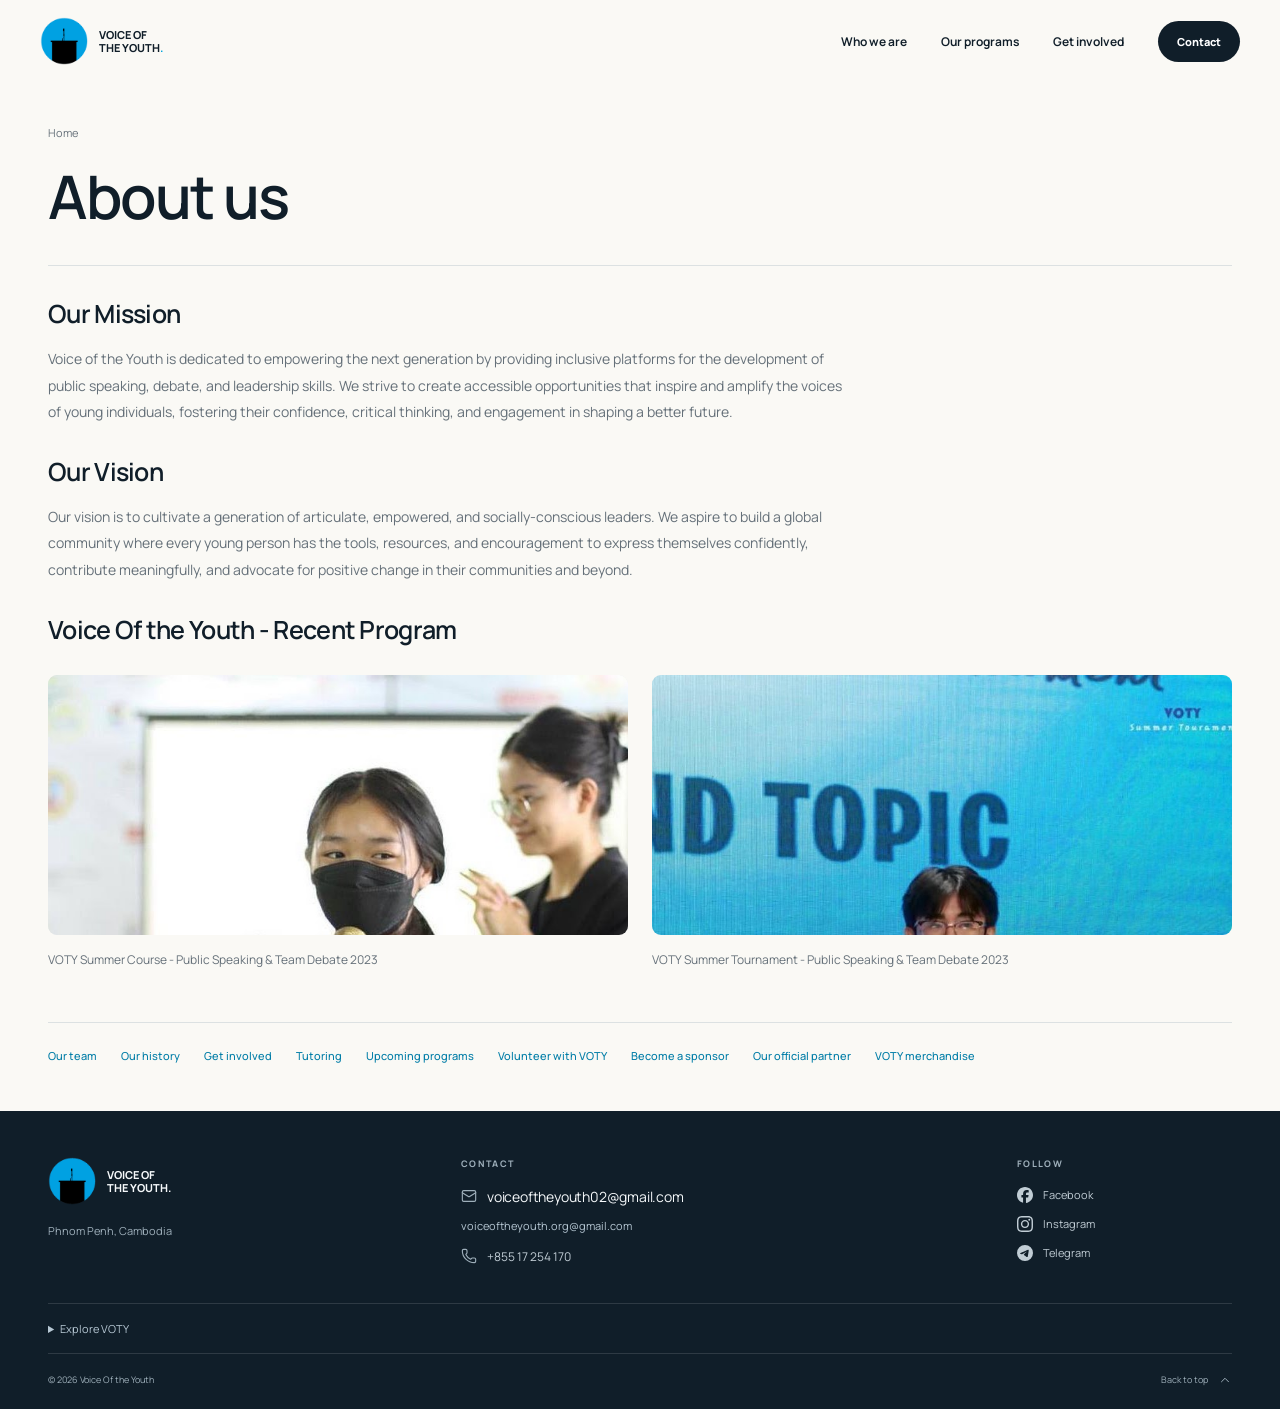
==== about.html @ fa58f5a1 "Rebuild original Google Sites sections as local static pages" ====
<!DOCTYPE html>

<html lang="en"><head><meta charset="utf-8"/><meta content="width=device-width,initial-scale=1" name="viewport"/><meta content="#00a5dc" name="theme-color"/><link href="assets/logo.png" rel="icon"/><link href="styles.css" rel="stylesheet"/><script defer="" src="script.js"></script><title>About us — Voice Of the Youth</title></head><body class="page-about"><a class="skip" href="#main">Skip to content</a><header class="header"><a aria-label="Voice Of the Youth home" class="brand" href="index.html#"><img alt="" height="48" src="assets/logo.png" width="48"/><span>VOICE OF<br/>THE YOUTH<span class="brand-dot">.</span></span></a><button aria-controls="navigation" aria-expanded="false" class="menu-toggle">Menu <svg aria-hidden="true" class="icon ui-icon" fill="none" focusable="false" height="18" stroke="currentColor" stroke-linecap="round" stroke-linejoin="round" stroke-width="2" viewbox="0 0 24 24" width="18" xmlns="http://www.w3.org/2000/svg">
<path d="M4 5h16"></path>
<path d="M4 12h16"></path>
<path d="M4 19h16"></path>
</svg></button><nav aria-label="Main navigation" id="navigation"><a href="about.html">Who we are</a><a href="index.html#programs">Our programs</a><a href="index.html#involved">Get involved</a><a class="button button-small" href="index.html#contact">Contact</a></nav></header><main class="subpage wrap" id="main"><div class="page-heading"><a class="breadcrumb" href="index.html">Home</a><h1>About us</h1></div><section class="content-section"><h2>Our Mission</h2><p>Voice of the Youth is dedicated to empowering the next generation by providing inclusive platforms for the development of public speaking, debate, and leadership skills. We strive to create accessible opportunities that inspire and amplify the voices of young individuals, fostering their confidence, critical thinking, and engagement in shaping a better future.</p></section><section class="content-section"><h2>Our Vision</h2><p>Our vision is to cultivate a generation of articulate, empowered, and socially-conscious leaders. We aspire to build a global community where every young person has the tools, resources, and encouragement to express themselves confidently, contribute meaningfully, and advocate for positive change in their communities and beyond.</p></section><section class="content-section"><h2>Voice Of the Youth - Recent Program </h2></section><section class="content-section source-gallery"><article class="source-gallery-card"><img alt="" class="source-photo" loading="lazy" src="assets/original/about-us-0.jpg"/><p>VOTY Summer Course - Public Speaking &amp; Team Debate 2023</p></article><article class="source-gallery-card"><img alt="" class="source-photo" loading="lazy" src="assets/original/about-us-1.jpg"/><p>VOTY Summer Tournament - Public Speaking &amp; Team Debate 2023</p></article></section><nav aria-label="Explore VOTY" class="page-directory"><a href="team.html">Our team</a><a href="history.html">Our history</a><a href="get-involved.html">Get involved</a><a href="tutoring.html">Tutoring</a><a href="upcoming-programs.html">Upcoming programs</a><a href="volunteer.html">Volunteer with VOTY</a><a href="sponsor.html">Become a sponsor</a><a href="partner.html">Our official partner</a><a href="merchandise.html">VOTY merchandise</a></nav></main><footer id="contact"><div class="wrap footer-main"><div class="footer-identity"><a class="brand" href="index.html#"><img alt="" height="48" src="assets/logo.png" width="48"/><span>VOICE OF<br/>THE YOUTH.</span></a><p>Phnom Penh, Cambodia</p></div><div class="footer-contact"><span class="section-label">CONTACT</span><a class="footer-email" href="mailto:voiceoftheyouth02@gmail.com"><svg aria-hidden="true" class="icon ui-icon" fill="none" focusable="false" height="18" stroke="currentColor" stroke-linecap="round" stroke-linejoin="round" stroke-width="2" viewbox="0 0 24 24" width="18" xmlns="http://www.w3.org/2000/svg">
<path d="m22 7-8.991 5.727a2 2 0 0 1-2.009 0L2 7"></path>
<rect height="16" rx="2" width="20" x="2" y="4"></rect>
</svg>voiceoftheyouth02@gmail.com </a><a class="footer-secondary-email" href="mailto:voiceoftheyouth.org@gmail.com">voiceoftheyouth.org@gmail.com</a><a class="footer-phone" href="tel:+85517254170"><svg aria-hidden="true" class="icon ui-icon" fill="none" focusable="false" height="18" stroke="currentColor" stroke-linecap="round" stroke-linejoin="round" stroke-width="2" viewbox="0 0 24 24" width="18" xmlns="http://www.w3.org/2000/svg">
<path d="M13.832 16.568a1 1 0 0 0 1.213-.303l.355-.465A2 2 0 0 1 17 15h3a2 2 0 0 1 2 2v3a2 2 0 0 1-2 2A18 18 0 0 1 2 4a2 2 0 0 1 2-2h3a2 2 0 0 1 2 2v3a2 2 0 0 1-.8 1.6l-.468.351a1 1 0 0 0-.292 1.233 14 14 0 0 0 6.392 6.384"></path>
</svg>+855 17 254 170</a></div><div class="footer-social"><span class="section-label">FOLLOW</span><a href="https://www.facebook.com/debatetournamentt" rel="noopener noreferrer" target="_blank"><svg aria-hidden="true" class="icon brand-icon" fill="currentColor" focusable="false" height="18" role="img" viewbox="0 0 24 24" width="18" xmlns="http://www.w3.org/2000/svg"><path d="M9.101 23.691v-7.98H6.627v-3.667h2.474v-1.58c0-4.085 1.848-5.978 5.858-5.978.401 0 .955.042 1.468.103a8.68 8.68 0 0 1 1.141.195v3.325a8.623 8.623 0 0 0-.653-.036 26.805 26.805 0 0 0-.733-.009c-.707 0-1.259.096-1.675.309a1.686 1.686 0 0 0-.679.622c-.258.42-.374.995-.374 1.752v1.297h3.919l-.386 2.103-.287 1.564h-3.246v8.245C19.396 23.238 24 18.179 24 12.044c0-6.627-5.373-12-12-12s-12 5.373-12 12c0 5.628 3.874 10.35 9.101 11.647Z"></path></svg>Facebook</a><a href="https://www.instagram.com/_voiceoftheyouth/" rel="noopener noreferrer" target="_blank"><svg aria-hidden="true" class="icon brand-icon" fill="currentColor" focusable="false" height="18" role="img" viewbox="0 0 24 24" width="18" xmlns="http://www.w3.org/2000/svg"><path d="M7.0301.084c-1.2768.0602-2.1487.264-2.911.5634-.7888.3075-1.4575.72-2.1228 1.3877-.6652.6677-1.075 1.3368-1.3802 2.127-.2954.7638-.4956 1.6365-.552 2.914-.0564 1.2775-.0689 1.6882-.0626 4.947.0062 3.2586.0206 3.6671.0825 4.9473.061 1.2765.264 2.1482.5635 2.9107.308.7889.72 1.4573 1.388 2.1228.6679.6655 1.3365 1.0743 2.1285 1.38.7632.295 1.6361.4961 2.9134.552 1.2773.056 1.6884.069 4.9462.0627 3.2578-.0062 3.668-.0207 4.9478-.0814 1.28-.0607 2.147-.2652 2.9098-.5633.7889-.3086 1.4578-.72 2.1228-1.3881.665-.6682 1.0745-1.3378 1.3795-2.1284.2957-.7632.4966-1.636.552-2.9124.056-1.2809.0692-1.6898.063-4.948-.0063-3.2583-.021-3.6668-.0817-4.9465-.0607-1.2797-.264-2.1487-.5633-2.9117-.3084-.7889-.72-1.4568-1.3876-2.1228C21.2982 1.33 20.628.9208 19.8378.6165 19.074.321 18.2017.1197 16.9244.0645 15.6471.0093 15.236-.005 11.977.0014 8.718.0076 8.31.0215 7.0301.0839m.1402 21.6932c-1.17-.0509-1.8053-.2453-2.2287-.408-.5606-.216-.96-.4771-1.3819-.895-.422-.4178-.6811-.8186-.9-1.378-.1644-.4234-.3624-1.058-.4171-2.228-.0595-1.2645-.072-1.6442-.079-4.848-.007-3.2037.0053-3.583.0607-4.848.05-1.169.2456-1.805.408-2.2282.216-.5613.4762-.96.895-1.3816.4188-.4217.8184-.6814 1.3783-.9003.423-.1651 1.0575-.3614 2.227-.4171 1.2655-.06 1.6447-.072 4.848-.079 3.2033-.007 3.5835.005 4.8495.0608 1.169.0508 1.8053.2445 2.228.408.5608.216.96.4754 1.3816.895.4217.4194.6816.8176.9005 1.3787.1653.4217.3617 1.056.4169 2.2263.0602 1.2655.0739 1.645.0796 4.848.0058 3.203-.0055 3.5834-.061 4.848-.051 1.17-.245 1.8055-.408 2.2294-.216.5604-.4763.96-.8954 1.3814-.419.4215-.8181.6811-1.3783.9-.4224.1649-1.0577.3617-2.2262.4174-1.2656.0595-1.6448.072-4.8493.079-3.2045.007-3.5825-.006-4.848-.0608M16.953 5.5864A1.44 1.44 0 1 0 18.39 4.144a1.44 1.44 0 0 0-1.437 1.4424M5.8385 12.012c.0067 3.4032 2.7706 6.1557 6.173 6.1493 3.4026-.0065 6.157-2.7701 6.1506-6.1733-.0065-3.4032-2.771-6.1565-6.174-6.1498-3.403.0067-6.156 2.771-6.1496 6.1738M8 12.0077a4 4 0 1 1 4.008 3.9921A3.9996 3.9996 0 0 1 8 12.0077"></path></svg>Instagram</a><a href="https://t.me/votyseason3" rel="noopener noreferrer" target="_blank"><svg aria-hidden="true" class="icon brand-icon" fill="currentColor" focusable="false" height="18" role="img" viewbox="0 0 24 24" width="18" xmlns="http://www.w3.org/2000/svg"><path d="M11.944 0A12 12 0 0 0 0 12a12 12 0 0 0 12 12 12 12 0 0 0 12-12A12 12 0 0 0 12 0a12 12 0 0 0-.056 0zm4.962 7.224c.1-.002.321.023.465.14a.506.506 0 0 1 .171.325c.016.093.036.306.02.472-.18 1.898-.962 6.502-1.36 8.627-.168.9-.499 1.201-.82 1.23-.696.065-1.225-.46-1.9-.902-1.056-.693-1.653-1.124-2.678-1.8-1.185-.78-.417-1.21.258-1.91.177-.184 3.247-2.977 3.307-3.23.007-.032.014-.15-.056-.212s-.174-.041-.249-.024c-.106.024-1.793 1.14-5.061 3.345-.48.33-.913.49-1.302.48-.428-.008-1.252-.241-1.865-.44-.752-.245-1.349-.374-1.297-.789.027-.216.325-.437.893-.663 3.498-1.524 5.83-2.529 6.998-3.014 3.332-1.386 4.025-1.627 4.476-1.635z"></path></svg>Telegram</a></div></div><details class="original-pages wrap"><summary>Explore VOTY</summary><nav aria-label="Original VOTY pages" class="original-page-links"><a href="index.html">Home</a><a href="about.html">About Us</a><a href="team.html">Our Team</a><a href="history.html">History</a><a href="get-involved.html">Get Involved</a><a href="tutoring.html">VOTY Tutoring Program</a><a href="upcoming-programs.html">Upcoming Programs</a><a href="volunteer.html">Become A Volunteer</a><a href="sponsor.html">Become A Sponsor</a><a href="partner.html">VOTY Official Partner</a><a href="merchandise.html">VOTY Merchandise</a></nav></details><div class="wrap footer-bottom"><span>© <span id="year">2026</span> Voice Of the Youth</span><a href="#">Back to top<svg aria-hidden="true" class="icon ui-icon" fill="none" focusable="false" height="18" stroke="currentColor" stroke-linecap="round" stroke-linejoin="round" stroke-width="2" viewbox="0 0 24 24" width="18" xmlns="http://www.w3.org/2000/svg">
<path d="m18 15-6-6-6 6"></path>
</svg></a></div></footer></body></html>
---- styles.css ----
@font-face{font-family:Manrope;src:url('assets/fonts/manrope.ttf') format('truetype');font-weight:200 800;font-display:swap}
:root{--blue:#00a5dc;--ink:#101e29;--paper:#faf9f5;--muted:#657079;--line:#dce1e2}*{box-sizing:border-box}html{scroll-behavior:smooth;scroll-padding-top:28px}body{margin:0;background:var(--paper);color:var(--ink);font-family:Manrope,Arial,sans-serif;-webkit-font-smoothing:antialiased}a{color:inherit;text-decoration:none}button{font:inherit;cursor:pointer}img{display:block;max-width:100%}a:focus-visible,button:focus-visible{outline:3px solid var(--blue);outline-offset:5px}.wrap{width:min(1200px,calc(100% - 96px));margin:auto}.header{padding:0 40px;min-height:82px;display:flex;align-items:center;justify-content:space-between;gap:30px}.brand{display:flex;align-items:center;gap:11px;font-size:11px;font-weight:750;line-height:1.2}.brand img{border-radius:50%;flex-shrink:0}.brand-dot{color:var(--blue)}nav{display:flex;gap:34px;align-items:center;font-size:12px;font-weight:650}nav>a:hover{color:#0084af}.button{background:var(--blue);color:var(--ink);padding:15px 20px;display:inline-flex;align-items:center;justify-content:space-between;gap:30px;font-size:11px;font-weight:800;border:0;border-radius:50px;transition:background .2s,transform .2s}.button:hover{background:#75dcff;transform:translateY(-2px)}.button span{font-size:22px;line-height:1}.button-small{padding:13px 19px;background:var(--ink);color:white}.menu-toggle{display:none}.hero{isolation:isolate;position:relative;min-height:clamp(480px,70svh,760px);margin:0 16px;background:#091f40;border-radius:12px;overflow:hidden;display:flex;align-items:center;color:white;padding:70px 5%}.hero-video{position:absolute;inset:0;z-index:0;pointer-events:none}.hero-video:after{content:'';position:absolute;inset:0;background:linear-gradient(90deg,#091f4070,transparent 85%)}.hero-video video{display:block;width:100%;height:100%;object-fit:cover;opacity:.32}.hero-message{position:relative;z-index:1}.hero-message h1{font-weight:600;font-size:clamp(56px,6vw,90px);line-height:1.04;letter-spacing:-4px;margin:0 0 30px}.hero-message h1 span{color:#29b9e9}
h2{font-size:38px;letter-spacing:-1.5px;line-height:1.2;font-weight:600;margin:0}.section-label{display:block;font-size:10px;letter-spacing:1.5px;font-weight:750}.about{display:flex;align-items:center;gap:55px;padding:35px 0;border-bottom:1px solid var(--line)}.about .section-label{flex-shrink:0;color:#00779f}.about p{margin:0;font-size:15px;line-height:1.6;color:var(--muted)}.programs{padding:58px 0 64px}.section-heading{display:flex;justify-content:space-between;align-items:center;gap:25px;margin-bottom:28px}.quiet-link{display:flex;align-items:center;gap:20px;font-size:11px;font-weight:650}.quiet-link:hover{color:#007da7}.program-grid{display:grid;grid-template-columns:repeat(2,minmax(0,1fr));gap:24px}.program-card{min-width:0}.program-link{display:block;border:1px solid var(--line);border-radius:10px;overflow:hidden;background:#fff;transition:border-color .2s,box-shadow .2s}.program-link:hover{border-color:#81cce4;box-shadow:0 8px 25px #0d52760c}.program-link>img{width:100%;height:auto;aspect-ratio:2.15;object-fit:cover;object-position:center 25%;transition:filter .2s}.program-link:hover>img{filter:brightness(1.04)}.program-info{position:relative;padding:20px 64px 21px 22px}.program-type{font-size:10px;letter-spacing:.2px;color:var(--muted)}.program-info h3{font-size:20px;letter-spacing:-.6px;font-weight:650;line-height:1.3;margin:7px 0 0}.program-link-arrow{position:absolute;right:22px;top:50%;transform:translateY(-50%);height:33px;width:33px;display:grid;place-items:center;border:1px solid var(--line);border-radius:50%;font-size:20px}.program-link:hover .program-link-arrow{background:var(--blue);border-color:var(--blue)}.involved{padding:0 0 64px}.involvement-panel{display:grid;grid-template-columns:1fr 1fr;gap:70px;border-radius:12px;padding:38px 42px;background:#e5f2f6;border:1px solid #cee6ed}.involvement-intro .section-label{color:#00779f;margin-bottom:18px}.involvement-intro h2{font-size:30px;letter-spacing:-1px;line-height:1.3}.involvement-links{display:flex;flex-direction:column;justify-content:center}.involvement-links>a{display:flex;justify-content:space-between;align-items:center;gap:20px;padding:16px 0;border-bottom:1px solid #bcd7e1;font-size:13px;font-weight:650}.involvement-links>a:first-child{padding-top:0}.involvement-links>a:last-child{border-bottom:0;padding-bottom:0}.involvement-links>a>span:last-child{font-size:22px;font-weight:400}.involvement-links>a:hover{color:#00779f}footer{background:var(--ink);color:#f5f8fa}.footer-main{display:grid;grid-template-columns:1fr 1.4fr .6fr;gap:55px;padding:46px 0 38px}.footer-identity p{font-size:11px;color:#9eafba;margin:18px 0 0}.footer-contact .section-label,.footer-social .section-label{font-size:9px;letter-spacing:1.3px;color:#9eafba;margin-bottom:17px}.footer-contact{min-width:0}.footer-email{font-size:14px;letter-spacing:-.2px;display:flex;gap:15px;align-items:center;margin-bottom:12px;overflow-wrap:anywhere}.footer-phone{font-size:12px;color:#c1cdd5}.footer-social{display:flex;flex-direction:column;align-items:flex-start;gap:10px}.footer-social .section-label{margin-bottom:4px}.footer-social a{font-size:11px;color:#c1cdd5}footer a:hover{color:#5acdf4}.footer-bottom{display:flex;justify-content:space-between;align-items:center;gap:20px;border-top:1px solid #ffffff20;padding:19px 0 22px;font-size:9px;color:#9eafba}.skip{position:fixed;top:-100px;left:20px;z-index:50;background:var(--ink);color:white;padding:12px}.skip:focus{top:10px}
@media(max-width:1050px){.wrap{width:calc(100% - 64px)}nav{gap:22px}.footer-main{gap:25px;grid-template-columns:1fr 1.5fr .6fr}.footer-email{font-size:12px}.involvement-panel{padding:32px;gap:40px}.program-info h3{font-size:18px}.program-link>img{aspect-ratio:1.9}}
@media(max-width:720px){.wrap{width:calc(100% - 40px)}.header{padding:0 20px;min-height:74px;position:relative}.brand{font-size:10px}.brand img{width:37px;height:37px}.menu-toggle{display:flex;align-items:center;gap:10px;background:none;border:1px solid var(--line);border-radius:30px;padding:10px 15px;font-size:11px}.header nav{display:none;position:absolute;top:73px;left:0;right:0;padding:25px;background:var(--paper);border-bottom:1px solid var(--line);z-index:10;align-items:stretch;gap:25px}.header nav.open{display:flex;flex-direction:column}.hero{margin:0 10px;min-height:450px;padding:42px 26px;border-radius:9px}.hero-video:after{background:linear-gradient(90deg,#091f4060,transparent)}.hero-message h1{font-size:58px;letter-spacing:-2.8px;margin-bottom:27px}.hero-message .button{padding:14px 18px;font-size:10px}.about{padding:25px 0;gap:18px;align-items:flex-start;flex-direction:column}.about .section-label{font-size:8px}.about p{font-size:13px;max-width:310px}.programs{padding:36px 0 32px}h2{font-size:29px;letter-spacing:-1px}.section-heading{gap:12px;margin-bottom:22px}.quiet-link{font-size:10px;max-width:125px;gap:8px;line-height:1.5}.program-grid{grid-template-columns:1fr;gap:18px}.program-link>img{aspect-ratio:2;object-position:center 25%}.program-info{padding:16px 60px 18px 18px}.program-type{font-size:9px}.program-info h3{font-size:18px;margin-top:5px}.program-link-arrow{right:18px;width:29px;height:29px;font-size:19px}.involved{padding-bottom:32px}.involvement-panel{grid-template-columns:1fr;padding:25px;gap:25px;border-radius:10px}.involvement-intro .section-label{font-size:8px;margin-bottom:12px}.involvement-intro h2{font-size:25px;letter-spacing:-.7px}.involvement-links>a{font-size:12px;padding:13px 0}.footer-main{grid-template-columns:1fr auto;gap:28px 22px;padding:32px 0}.footer-identity{grid-column:1/-1;display:flex;justify-content:space-between;align-items:center;gap:15px}.footer-identity p{font-size:10px;margin:0;max-width:100px;text-align:right;line-height:1.6}.footer-email{font-size:11px;max-width:230px;gap:8px;line-height:1.7}.footer-phone{font-size:11px}.footer-contact .section-label,.footer-social .section-label{font-size:8px}.footer-social a{font-size:10px}.footer-bottom{font-size:8px;padding:18px 0 20px}.footer-social{gap:12px}.footer-social .section-label{margin-bottom:0}}
@media(prefers-reduced-motion:reduce){html{scroll-behavior:auto}*,*::before,*::after{transition:none!important;animation:none!important}}
.icon{display:inline-block;flex:0 0 auto;width:18px;height:18px;vertical-align:middle}.ui-icon{stroke-width:1.7}.brand-icon{width:16px;height:16px}.hero-message .icon{width:17px;height:17px}.quiet-link .icon{width:16px;height:16px}.program-link-arrow .icon{width:15px;height:15px}.involvement-links .icon{width:17px;height:17px}.footer-email,.footer-phone,.footer-social a,.footer-bottom>a{display:flex;align-items:center;gap:10px}.footer-email .icon,.footer-phone .icon{width:16px;height:16px;color:#9eafba}.footer-social{gap:13px}.footer-social a{gap:10px}.footer-social a:hover .brand-icon{color:#5acdf4}.footer-bottom .icon{width:14px;height:14px}.menu-toggle .icon{width:14px;height:14px}
@media(max-width:720px){.footer-email{font-size:10px;gap:7px;white-space:nowrap}.footer-email .icon,.footer-phone .icon{width:14px;height:14px}.footer-main{column-gap:16px}.footer-social a{gap:8px}.brand-icon{width:14px;height:14px}}
.program-description{font-size:12px;line-height:1.7;color:var(--muted);margin:11px 0 0;max-width:400px}.program-info{min-height:166px}.program-link-arrow{top:29px;transform:none}
@media(max-width:720px){.program-description{font-size:11px;line-height:1.7;margin-top:9px}.program-info{min-height:0;padding-bottom:20px}.program-link-arrow{top:22px}}
/* Wide screens: show the complete program lineup in one row. */
@media(min-width:1200px){
  .programs>.wrap{width:min(1600px,calc(100% - 96px))}
  .program-grid{grid-template-columns:repeat(4,minmax(0,1fr));gap:24px}
  .program-link{border:0;border-radius:0;background:transparent;overflow:visible}
  .program-link:hover{box-shadow:none}
  .program-link>img{aspect-ratio:.9;object-position:center;border-radius:8px}
  .program-info{padding:20px 0 0;min-height:0}
  .program-type{display:block;padding-right:28px;font-size:9px;line-height:1.6;min-height:29px}
  .program-info h3{font-size:20px;letter-spacing:-.7px;margin:4px 0 0}
  .program-description{font-size:12px;line-height:1.75;margin-top:12px;max-width:none}
  .program-link-arrow{top:20px;right:0;width:23px;height:23px;border:0}
  .program-link-arrow .icon{width:15px;height:15px}
  .program-link:hover h3{color:#007da7}
}
/* Simple, unboxed involvement links. */
.involved{padding:0 0 48px}
.involvement-panel{display:flex;align-items:center;justify-content:space-between;gap:40px;background:transparent;border:0;border-top:1px solid var(--line);border-radius:0;padding:32px 0 0}
.involvement-intro h2{font-size:25px;letter-spacing:-.8px;line-height:1.2}
.involvement-links{display:flex;flex-direction:row;align-items:center;gap:12px}
.involvement-links>a,.involvement-links>a:first-child,.involvement-links>a:last-child{padding:13px 18px;border:1px solid var(--line);border-radius:6px;gap:26px;font-size:12px;background:transparent}
.involvement-links>a:hover{background:#fff;border-color:#8eb9c7}
.involvement-links .icon{width:15px;height:15px;color:var(--muted)}
@media(max-width:720px){.involved{padding-bottom:32px}.involvement-panel{align-items:flex-start;flex-direction:column;gap:20px;padding:26px 0 0}.involvement-intro h2{font-size:24px}.involvement-links{width:100%;gap:8px;flex-wrap:wrap}.involvement-links>a,.involvement-links>a:first-child,.involvement-links>a:last-child{padding:11px 12px;gap:12px;font-size:11px}.involvement-links .icon{width:14px;height:14px}}
.about{display:grid;grid-template-columns:.9fr 1.4fr;align-items:start;gap:64px;padding:56px 0}.about h2{font-size:32px;line-height:1.25;letter-spacing:-1px;max-width:330px}.about p{font-size:14px;line-height:1.9;max-width:720px;color:var(--muted)}
@media(max-width:720px){.about{grid-template-columns:1fr;gap:20px;padding:34px 0}.about h2{font-size:27px;max-width:300px;letter-spacing:-.8px}.about p{font-size:13px;line-height:1.85;max-width:none}}
.hero+.involved{padding:0}.hero+.involved .involvement-panel{border-top:0;border-bottom:1px solid var(--line);padding:28px 0}.hero+.involved+.about{border-bottom:1px solid var(--line)}
@media(max-width:720px){.hero+.involved .involvement-panel{padding:25px 0;gap:17px}}
/* Involvement links belong to the video hero. */
.hero>.involved{position:absolute;z-index:1;right:5%;bottom:35px;padding:0;color:white}
.hero .involvement-panel{width:auto;margin:0;padding:0;border:0;display:flex;flex-direction:column;align-items:flex-start;gap:14px}
.hero .involvement-intro h2{font-size:12px;letter-spacing:0;font-weight:650;color:#c9d9e7}
.hero .involvement-links{gap:10px}
.hero .involvement-links>a,.hero .involvement-links>a:first-child,.hero .involvement-links>a:last-child{color:white;background:#091f4050;border-color:#ffffff45;padding:11px 15px;font-size:11px;gap:17px;backdrop-filter:blur(8px)}
.hero .involvement-links>a:hover{background:#ffffff18;border-color:#75dcff}
.hero .involvement-links .icon{color:#a6dff5;width:14px;height:14px}
@media(max-width:720px){.hero{min-height:530px;flex-direction:column;align-items:flex-start;justify-content:center;gap:38px}.hero>.involved{position:relative;right:auto;bottom:auto;width:100%}.hero .involvement-panel{gap:12px}.hero .involvement-intro h2{font-size:11px}.hero .involvement-links{gap:7px;flex-wrap:wrap}.hero .involvement-links>a,.hero .involvement-links>a:first-child,.hero .involvement-links>a:last-child{font-size:10px;padding:10px 11px;gap:9px}.hero .involvement-links .icon{width:13px;height:13px}}
/* Clear reading order and a dedicated enquiry row. */
.program-card{display:flex}.program-link{display:flex;flex-direction:column;width:100%;height:100%}.program-info{display:flex;flex:1;flex-direction:column;align-items:flex-start;padding:24px;min-height:0}.program-type{font-size:10px;line-height:1.6;padding:0;min-height:0;margin:0 0 10px}.program-info h3{font-size:21px;line-height:1.3;letter-spacing:-.6px;margin:0}.program-description{font-size:12px;line-height:1.8;max-width:none;margin:13px 0 0}.program-action{display:inline-flex;align-items:center;gap:8px;font-size:11px;font-weight:700;color:#007da7;margin-top:auto;padding-top:22px}.program-action .icon{width:15px;height:15px}.program-link:hover .program-action{color:var(--ink)}
@media(min-width:1200px){.program-info{padding:21px 0 0}.program-type{font-size:9px;margin-bottom:10px}.program-info h3{font-size:20px;margin:0;line-height:1.35}.program-description{font-size:12px;margin-top:13px;line-height:1.8}.program-action{padding-top:20px}.program-link>img{aspect-ratio:.98}}
@media(max-width:720px){.program-info{padding:21px}.program-type{font-size:9px;margin-bottom:9px}.program-info h3{font-size:20px}.program-description{font-size:12px;line-height:1.8;margin-top:12px}.program-action{font-size:11px;padding-top:19px}}
@media(max-width:720px){
  .hero .involvement-panel{align-items:stretch;gap:12px}
  .hero .involvement-links{justify-content:flex-start;align-items:center;gap:0;flex-wrap:nowrap}
  .hero .involvement-links>a,.hero .involvement-links>a:first-child,.hero .involvement-links>a:last-child{background:transparent;border:0;border-radius:0;padding:4px 15px;gap:7px;backdrop-filter:none;font-size:11px}
  .hero .involvement-links>a:first-child{padding-left:0}
  .hero .involvement-links>a:last-child{padding-right:0}
  .hero .involvement-links>a+a{border-left:1px solid #ffffff35}
  .hero .involvement-intro h2{font-size:10px;font-weight:500;color:#b6c8d8}
  .hero>.involved{border-top:1px solid #ffffff25;padding-top:20px}
}
@media(max-width:720px){
  .hero{justify-content:flex-start;min-height:580px;padding-top:72px;padding-bottom:150px}
  .hero>.involved{position:absolute;left:26px;right:26px;bottom:30px;width:auto;margin:0;padding-top:18px}
}
.recruitment{border-top:1px solid var(--line);padding:48px 0 56px;display:grid;grid-template-columns:1fr 1fr;gap:90px}.recruitment .section-label{color:#007da7;font-size:9px;margin-bottom:15px}.recruitment h2{font-size:32px;letter-spacing:-1px;max-width:390px}.recruitment-heading>p{font-size:13px;color:var(--muted);line-height:1.8;max-width:420px;margin:17px 0 24px}.recruitment-details{margin:0 0 26px;display:grid;gap:12px}.recruitment-details>div{display:grid;grid-template-columns:135px 1fr;gap:12px;font-size:12px;line-height:1.6}.recruitment-details dt{color:var(--muted)}.recruitment-details dd{margin:0;font-weight:650}.recruitment-roles h3{font-size:15px;font-weight:650;letter-spacing:-.2px;margin:0 0 10px}.recruitment-roles ul{list-style:none;margin:0;padding:0}.recruitment-roles li{padding:12px 0;border-bottom:1px solid var(--line);font-size:13px;line-height:1.5}.recruitment-help{display:flex;gap:22px;flex-wrap:wrap;margin-top:22px}.recruitment-help a{display:inline-flex;align-items:center;gap:8px;font-size:10px;font-weight:650;color:#007da7}.recruitment-help .icon{width:14px;height:14px}.recruitment-help a:hover{text-decoration:underline;text-underline-offset:4px}.application-link .icon{width:17px;height:17px}
@media(max-width:1050px){.recruitment{gap:40px}.recruitment h2{font-size:29px}}
@media(max-width:720px){.recruitment{grid-template-columns:1fr;gap:32px;padding:32px 0 38px}.recruitment h2{font-size:27px}.recruitment-heading>p{font-size:12px;margin:14px 0 21px}.recruitment-details>div{font-size:11px;grid-template-columns:110px 1fr;gap:10px}.recruitment-roles li{font-size:12px;padding:11px 0}.recruitment-roles h3{font-size:14px}.recruitment-help{gap:18px}.application-link{font-size:11px}}
.program-photo{display:block;overflow:hidden;border-radius:9px 9px 0 0}.program-photo>img{display:block;width:100%;height:auto;aspect-ratio:2.15;object-fit:cover;object-position:center 25%}.program-action:hover{text-decoration:underline;text-underline-offset:4px}.welcome-tagline{grid-column:1/-1;font-size:10px;font-weight:650;color:#007da7;letter-spacing:.4px;margin-bottom:-42px}.footer-secondary-email{display:block;font-size:11px;color:#b7c8d4;overflow-wrap:anywhere;margin:0 0 15px}.original-pages{border-top:1px solid #ffffff20;padding:17px 0;color:#b7c8d4}.original-pages summary{cursor:pointer;font-size:11px;width:fit-content}.original-page-links{display:grid;grid-template-columns:repeat(4,minmax(0,1fr));gap:15px 22px;padding:22px 0 6px;align-items:start}.original-page-links>a{font-size:11px;line-height:1.6;font-weight:400}.original-page-links>a:hover{color:#5acdf4}
@media(min-width:1200px){.program-photo{border-radius:8px}.program-photo>img{aspect-ratio:.98;object-position:center}}
@media(max-width:1050px){.program-photo>img{aspect-ratio:1.9}.original-page-links{grid-template-columns:repeat(3,minmax(0,1fr))}}
@media(max-width:720px){.program-photo>img{aspect-ratio:2;object-position:center 25%}.welcome-tagline{margin-bottom:-8px;font-size:9px}.footer-secondary-email{font-size:10px;line-height:1.7;max-width:230px}.original-page-links{grid-template-columns:repeat(2,minmax(0,1fr));gap:14px 20px}.original-page-links>a{font-size:10px}}
.subpage{padding-top:38px;padding-bottom:48px}.page-heading{padding:0 0 36px;border-bottom:1px solid var(--line);margin-bottom:30px}.breadcrumb{font-size:11px;color:var(--muted)}.page-heading h1{font-size:clamp(36px,5vw,60px);line-height:1.1;letter-spacing:-2px;font-weight:600;color:var(--ink);margin:21px 0 0}.content-section{margin:0 0 28px;max-width:900px}.content-section h2{font-size:25px;letter-spacing:-.7px;line-height:1.4;margin:25px 0 15px}.content-section p{font-size:14px;line-height:1.9;color:var(--muted);margin:12px 0;max-width:800px}.content-section p a:not(.button){color:#007da7;text-decoration:underline;text-underline-offset:4px}.source-action{margin:8px 0 10px}.source-photo{width:min(100%,700px);height:auto;border-radius:9px;margin:15px 0}.with-photo{display:flow-root}.with-photo>.source-photo{max-width:260px;max-height:350px;object-fit:contain;float:left;margin:0 30px 20px 0}.source-gallery{max-width:none;display:grid;grid-template-columns:repeat(4,minmax(0,1fr));gap:24px}.source-gallery-card{min-width:0}.source-gallery-card .source-photo{width:100%;height:260px;object-fit:cover;object-position:top;margin:0 0 15px}.source-gallery-card h2{font-size:18px;letter-spacing:-.4px;margin:10px 0}.source-gallery-card p{font-size:12px;line-height:1.7}.source-gallery:has(>.source-gallery-card:nth-child(2):last-child){grid-template-columns:repeat(2,minmax(0,1fr))}.source-video{width:min(100%,800px);aspect-ratio:16/9;border:0;border-radius:10px;display:block;margin:25px 0}.page-directory{display:flex;flex-wrap:wrap;gap:12px 24px;border-top:1px solid var(--line);padding-top:25px;margin-top:40px}.page-directory a{font-size:11px;color:#007da7;font-weight:500}.availability-note{font-size:12px;line-height:1.8;color:var(--muted);padding:17px 20px;border-left:3px solid var(--blue);background:#edf5f7;margin:24px 0}.page-recruitment{width:100%;padding:20px 0 35px;gap:60px;border-top:0}.page-recruitment .recruitment-help a{font-size:11px}.pricing-wrap{overflow-x:auto}.pricing-table{border-collapse:collapse;width:100%;max-width:850px;margin:16px 0;font-size:12px;line-height:1.7}.pricing-table th,.pricing-table td{border:1px solid var(--line);padding:15px;text-align:left}.pricing-table th{background:#edf5f7;font-weight:700}.source-gallery-card a:hover{color:#007da7}.source-gallery-card .source-photo{background:#edf0f0}
@media(max-width:1050px){.source-gallery{grid-template-columns:repeat(2,minmax(0,1fr))}.source-gallery-card .source-photo{height:300px}}
@media(max-width:720px){.subpage{padding-top:25px;padding-bottom:32px}.page-heading{padding-bottom:25px;margin-bottom:25px}.page-heading h1{font-size:35px;letter-spacing:-1.5px;margin-top:18px}.content-section h2{font-size:22px;letter-spacing:-.6px;margin-top:20px}.content-section p{font-size:13px;line-height:1.85}.with-photo>.source-photo{float:none;max-width:100%;width:100%;max-height:450px;object-position:top;margin:0 0 20px}.source-gallery{gap:22px 16px}.source-gallery-card .source-photo{height:210px}.source-gallery-card h2{font-size:16px}.source-gallery-card p{font-size:11px}.source-gallery:has(>.source-gallery-card:nth-child(2):last-child){grid-template-columns:1fr}.page-directory{gap:14px 20px}.page-directory a{font-size:10px}.page-recruitment{gap:30px}.pricing-table{font-size:10px}.pricing-table th,.pricing-table td{padding:10px;min-width:100px}}
.skip{top:12px;left:12px;width:1px;height:1px;overflow:hidden;clip-path:inset(50%);padding:0}.skip:focus{width:auto;height:auto;clip-path:none;overflow:visible;padding:12px;top:12px}.feature-row{display:grid;grid-template-columns:repeat(2,minmax(0,1fr));gap:24px;max-width:none}.feature-card{padding:22px 24px;border:1px solid var(--line);border-radius:9px;background:#fff}.feature-card h2{font-size:20px;margin:0 0 12px}.feature-card p{font-size:13px;margin:0}.instructor-profile{display:inline-block;color:#007da7;font-size:12px;border-bottom:1px solid #a9cbd6;padding-bottom:4px}.product-panel{max-width:none;display:grid;grid-template-columns:1fr 1fr;gap:50px;align-items:center}.product-panel>.source-photo{width:100%;max-width:560px;margin:0}.product-info h2{margin:0 0 18px;font-size:30px}.product-info p.product-price{font-size:28px;color:var(--ink);font-weight:650;margin:20px 0}.page-tutoring .content-section.with-photo:first-of-type{max-width:none}.page-merchandise .availability-note{max-width:900px}
@media(max-width:720px){.feature-row{grid-template-columns:1fr;gap:15px}.feature-card{padding:20px}.feature-card h2{font-size:20px}.feature-card p{font-size:12px}.product-panel{grid-template-columns:1fr;gap:25px}.product-info h2{font-size:26px}.product-info p.product-price{font-size:25px}}
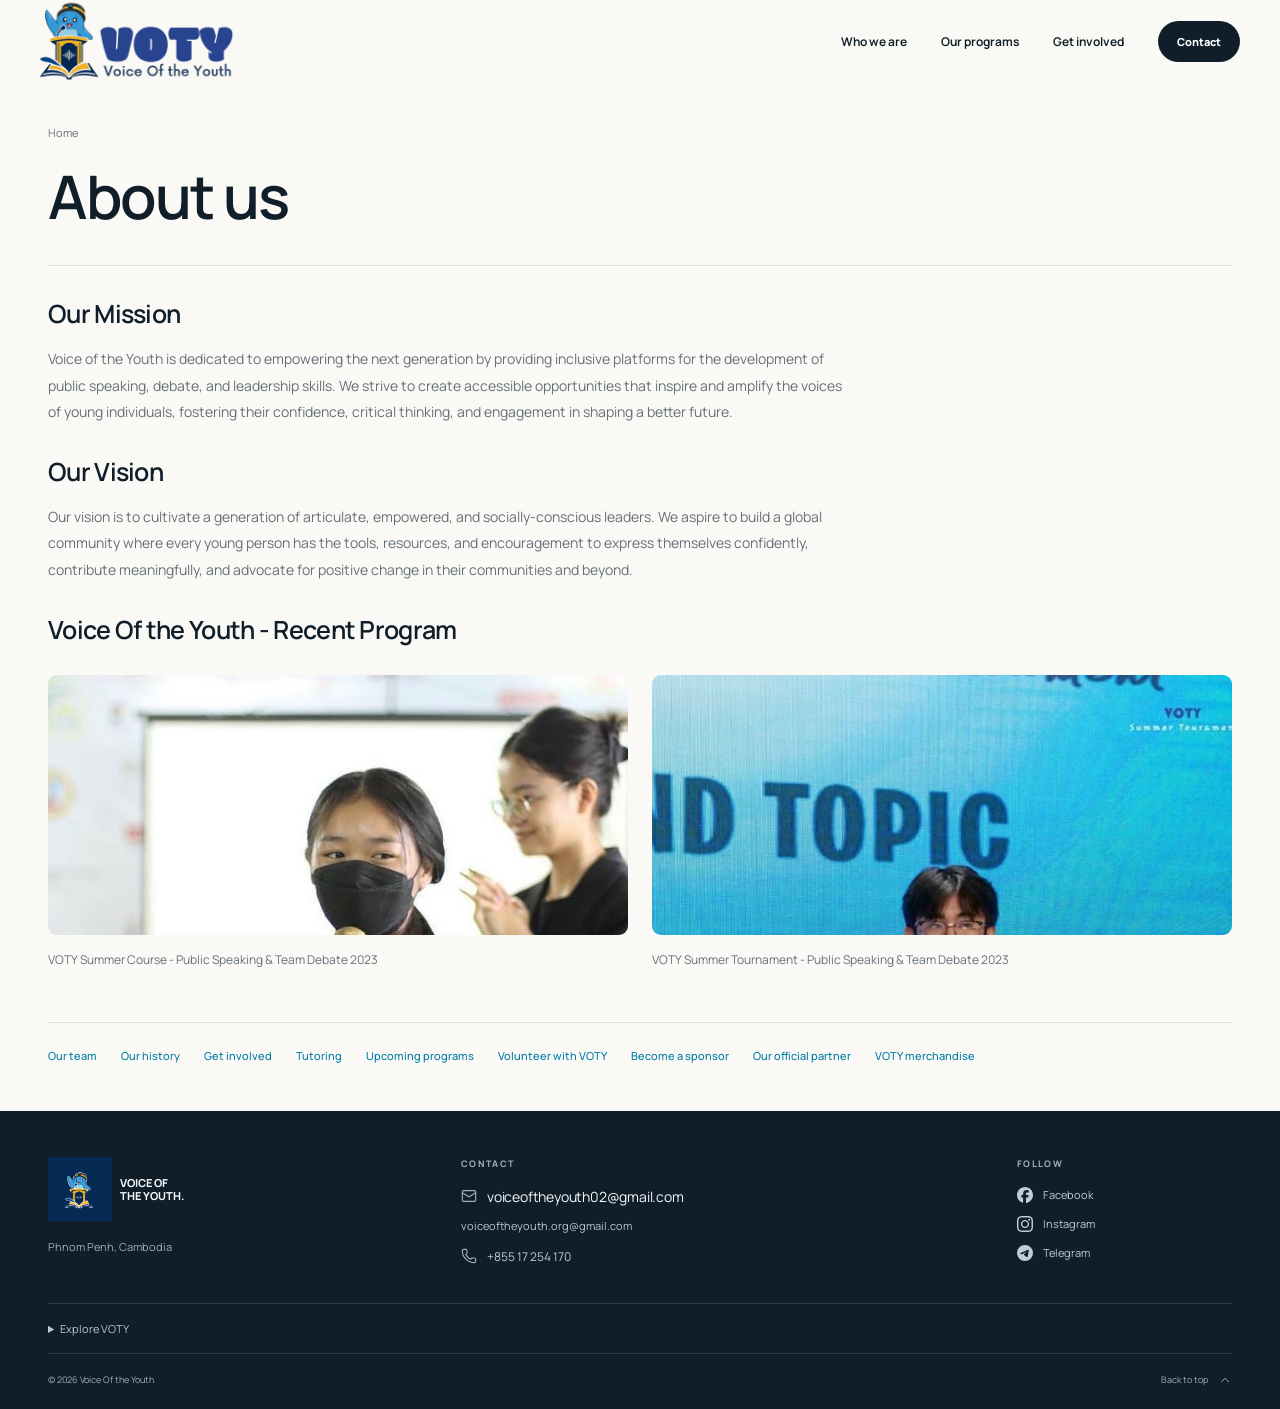
==== commit 91e777e9: "Use supplied VOTY mascot branding and remove merchandise note" ====
--- a/about.html
+++ b/about.html
@@ -1,10 +1,10 @@
 <!DOCTYPE html>
 
-<html lang="en"><head><meta charset="utf-8"/><meta content="width=device-width,initial-scale=1" name="viewport"/><meta content="#00a5dc" name="theme-color"/><link href="assets/logo.png" rel="icon"/><link href="styles.css" rel="stylesheet"/><script defer="" src="script.js"></script><title>About us — Voice Of the Youth</title></head><body class="page-about"><a class="skip" href="#main">Skip to content</a><header class="header"><a aria-label="Voice Of the Youth home" class="brand" href="index.html#"><img alt="" height="48" src="assets/logo.png" width="48"/><span>VOICE OF<br/>THE YOUTH<span class="brand-dot">.</span></span></a><button aria-controls="navigation" aria-expanded="false" class="menu-toggle">Menu <svg aria-hidden="true" class="icon ui-icon" fill="none" focusable="false" height="18" stroke="currentColor" stroke-linecap="round" stroke-linejoin="round" stroke-width="2" viewbox="0 0 24 24" width="18" xmlns="http://www.w3.org/2000/svg">
+<html lang="en"><head><meta charset="utf-8"/><meta content="width=device-width,initial-scale=1" name="viewport"/><meta content="#00a5dc" name="theme-color"/><link href="assets/voty-mascot.png" rel="icon"/><link href="styles.css" rel="stylesheet"/><script defer="" src="script.js"></script><title>About us — Voice Of the Youth</title></head><body class="page-about"><a class="skip" href="#main">Skip to content</a><header class="header"><a aria-label="Voice Of the Youth home" class="brand wordmark" href="index.html#"><img alt="VOTY — Voice Of the Youth" height="1600" src="assets/voty-wordmark.png" width="1600"/></a><button aria-controls="navigation" aria-expanded="false" class="menu-toggle">Menu <svg aria-hidden="true" class="icon ui-icon" fill="none" focusable="false" height="18" stroke="currentColor" stroke-linecap="round" stroke-linejoin="round" stroke-width="2" viewbox="0 0 24 24" width="18" xmlns="http://www.w3.org/2000/svg">
 <path d="M4 5h16"></path>
 <path d="M4 12h16"></path>
 <path d="M4 19h16"></path>
-</svg></button><nav aria-label="Main navigation" id="navigation"><a href="about.html">Who we are</a><a href="index.html#programs">Our programs</a><a href="index.html#involved">Get involved</a><a class="button button-small" href="index.html#contact">Contact</a></nav></header><main class="subpage wrap" id="main"><div class="page-heading"><a class="breadcrumb" href="index.html">Home</a><h1>About us</h1></div><section class="content-section"><h2>Our Mission</h2><p>Voice of the Youth is dedicated to empowering the next generation by providing inclusive platforms for the development of public speaking, debate, and leadership skills. We strive to create accessible opportunities that inspire and amplify the voices of young individuals, fostering their confidence, critical thinking, and engagement in shaping a better future.</p></section><section class="content-section"><h2>Our Vision</h2><p>Our vision is to cultivate a generation of articulate, empowered, and socially-conscious leaders. We aspire to build a global community where every young person has the tools, resources, and encouragement to express themselves confidently, contribute meaningfully, and advocate for positive change in their communities and beyond.</p></section><section class="content-section"><h2>Voice Of the Youth - Recent Program </h2></section><section class="content-section source-gallery"><article class="source-gallery-card"><img alt="" class="source-photo" loading="lazy" src="assets/original/about-us-0.jpg"/><p>VOTY Summer Course - Public Speaking &amp; Team Debate 2023</p></article><article class="source-gallery-card"><img alt="" class="source-photo" loading="lazy" src="assets/original/about-us-1.jpg"/><p>VOTY Summer Tournament - Public Speaking &amp; Team Debate 2023</p></article></section><nav aria-label="Explore VOTY" class="page-directory"><a href="team.html">Our team</a><a href="history.html">Our history</a><a href="get-involved.html">Get involved</a><a href="tutoring.html">Tutoring</a><a href="upcoming-programs.html">Upcoming programs</a><a href="volunteer.html">Volunteer with VOTY</a><a href="sponsor.html">Become a sponsor</a><a href="partner.html">Our official partner</a><a href="merchandise.html">VOTY merchandise</a></nav></main><footer id="contact"><div class="wrap footer-main"><div class="footer-identity"><a class="brand" href="index.html#"><img alt="" height="48" src="assets/logo.png" width="48"/><span>VOICE OF<br/>THE YOUTH.</span></a><p>Phnom Penh, Cambodia</p></div><div class="footer-contact"><span class="section-label">CONTACT</span><a class="footer-email" href="mailto:voiceoftheyouth02@gmail.com"><svg aria-hidden="true" class="icon ui-icon" fill="none" focusable="false" height="18" stroke="currentColor" stroke-linecap="round" stroke-linejoin="round" stroke-width="2" viewbox="0 0 24 24" width="18" xmlns="http://www.w3.org/2000/svg">
+</svg></button><nav aria-label="Main navigation" id="navigation"><a href="about.html">Who we are</a><a href="index.html#programs">Our programs</a><a href="index.html#involved">Get involved</a><a class="button button-small" href="index.html#contact">Contact</a></nav></header><main class="subpage wrap" id="main"><div class="page-heading"><a class="breadcrumb" href="index.html">Home</a><h1>About us</h1></div><section class="content-section"><h2>Our Mission</h2><p>Voice of the Youth is dedicated to empowering the next generation by providing inclusive platforms for the development of public speaking, debate, and leadership skills. We strive to create accessible opportunities that inspire and amplify the voices of young individuals, fostering their confidence, critical thinking, and engagement in shaping a better future.</p></section><section class="content-section"><h2>Our Vision</h2><p>Our vision is to cultivate a generation of articulate, empowered, and socially-conscious leaders. We aspire to build a global community where every young person has the tools, resources, and encouragement to express themselves confidently, contribute meaningfully, and advocate for positive change in their communities and beyond.</p></section><section class="content-section"><h2>Voice Of the Youth - Recent Program </h2></section><section class="content-section source-gallery"><article class="source-gallery-card"><img alt="" class="source-photo" loading="lazy" src="assets/original/about-us-0.jpg"/><p>VOTY Summer Course - Public Speaking &amp; Team Debate 2023</p></article><article class="source-gallery-card"><img alt="" class="source-photo" loading="lazy" src="assets/original/about-us-1.jpg"/><p>VOTY Summer Tournament - Public Speaking &amp; Team Debate 2023</p></article></section><nav aria-label="Explore VOTY" class="page-directory"><a href="team.html">Our team</a><a href="history.html">Our history</a><a href="get-involved.html">Get involved</a><a href="tutoring.html">Tutoring</a><a href="upcoming-programs.html">Upcoming programs</a><a href="volunteer.html">Volunteer with VOTY</a><a href="sponsor.html">Become a sponsor</a><a href="partner.html">Our official partner</a><a href="merchandise.html">VOTY merchandise</a></nav></main><footer id="contact"><div class="wrap footer-main"><div class="footer-identity"><a class="brand" href="index.html#"><img alt="" height="48" src="assets/voty-mascot.png" width="48"/><span>VOICE OF<br/>THE YOUTH.</span></a><p>Phnom Penh, Cambodia</p></div><div class="footer-contact"><span class="section-label">CONTACT</span><a class="footer-email" href="mailto:voiceoftheyouth02@gmail.com"><svg aria-hidden="true" class="icon ui-icon" fill="none" focusable="false" height="18" stroke="currentColor" stroke-linecap="round" stroke-linejoin="round" stroke-width="2" viewbox="0 0 24 24" width="18" xmlns="http://www.w3.org/2000/svg">
 <path d="m22 7-8.991 5.727a2 2 0 0 1-2.009 0L2 7"></path>
 <rect height="16" rx="2" width="20" x="2" y="4"></rect>
 </svg>voiceoftheyouth02@gmail.com </a><a class="footer-secondary-email" href="mailto:voiceoftheyouth.org@gmail.com">voiceoftheyouth.org@gmail.com</a><a class="footer-phone" href="tel:+85517254170"><svg aria-hidden="true" class="icon ui-icon" fill="none" focusable="false" height="18" stroke="currentColor" stroke-linecap="round" stroke-linejoin="round" stroke-width="2" viewbox="0 0 24 24" width="18" xmlns="http://www.w3.org/2000/svg">
--- a/styles.css
+++ b/styles.css
@@ -75,3 +75,8 @@
 @media(max-width:720px){.subpage{padding-top:25px;padding-bottom:32px}.page-heading{padding-bottom:25px;margin-bottom:25px}.page-heading h1{font-size:35px;letter-spacing:-1.5px;margin-top:18px}.content-section h2{font-size:22px;letter-spacing:-.6px;margin-top:20px}.content-section p{font-size:13px;line-height:1.85}.with-photo>.source-photo{float:none;max-width:100%;width:100%;max-height:450px;object-position:top;margin:0 0 20px}.source-gallery{gap:22px 16px}.source-gallery-card .source-photo{height:210px}.source-gallery-card h2{font-size:16px}.source-gallery-card p{font-size:11px}.source-gallery:has(>.source-gallery-card:nth-child(2):last-child){grid-template-columns:1fr}.page-directory{gap:14px 20px}.page-directory a{font-size:10px}.page-recruitment{gap:30px}.pricing-table{font-size:10px}.pricing-table th,.pricing-table td{padding:10px;min-width:100px}}
 .skip{top:12px;left:12px;width:1px;height:1px;overflow:hidden;clip-path:inset(50%);padding:0}.skip:focus{width:auto;height:auto;clip-path:none;overflow:visible;padding:12px;top:12px}.feature-row{display:grid;grid-template-columns:repeat(2,minmax(0,1fr));gap:24px;max-width:none}.feature-card{padding:22px 24px;border:1px solid var(--line);border-radius:9px;background:#fff}.feature-card h2{font-size:20px;margin:0 0 12px}.feature-card p{font-size:13px;margin:0}.instructor-profile{display:inline-block;color:#007da7;font-size:12px;border-bottom:1px solid #a9cbd6;padding-bottom:4px}.product-panel{max-width:none;display:grid;grid-template-columns:1fr 1fr;gap:50px;align-items:center}.product-panel>.source-photo{width:100%;max-width:560px;margin:0}.product-info h2{margin:0 0 18px;font-size:30px}.product-info p.product-price{font-size:28px;color:var(--ink);font-weight:650;margin:20px 0}.page-tutoring .content-section.with-photo:first-of-type{max-width:none}.page-merchandise .availability-note{max-width:900px}
 @media(max-width:720px){.feature-row{grid-template-columns:1fr;gap:15px}.feature-card{padding:20px}.feature-card h2{font-size:20px}.feature-card p{font-size:12px}.product-panel{grid-template-columns:1fr;gap:25px}.product-info h2{font-size:26px}.product-info p.product-price{font-size:25px}}
+/* Display the supplied wordmark without its surrounding canvas space. */
+.header .wordmark{position:relative;display:block;overflow:hidden;width:195px;height:78px;flex:0 0 195px}
+.header .wordmark img{position:absolute;width:240px;height:240px;max-width:none;left:-19px;top:-80px;border-radius:0;mix-blend-mode:multiply}
+.footer-identity .brand img{width:64px;height:64px;border-radius:0;object-fit:contain}.footer-identity .brand{gap:8px}
+@media(max-width:720px){.header .wordmark{width:155px;height:66px;flex-basis:155px}.header .wordmark img{width:195px;height:195px;left:-15px;top:-65px}.footer-identity .brand img{width:54px;height:54px}}
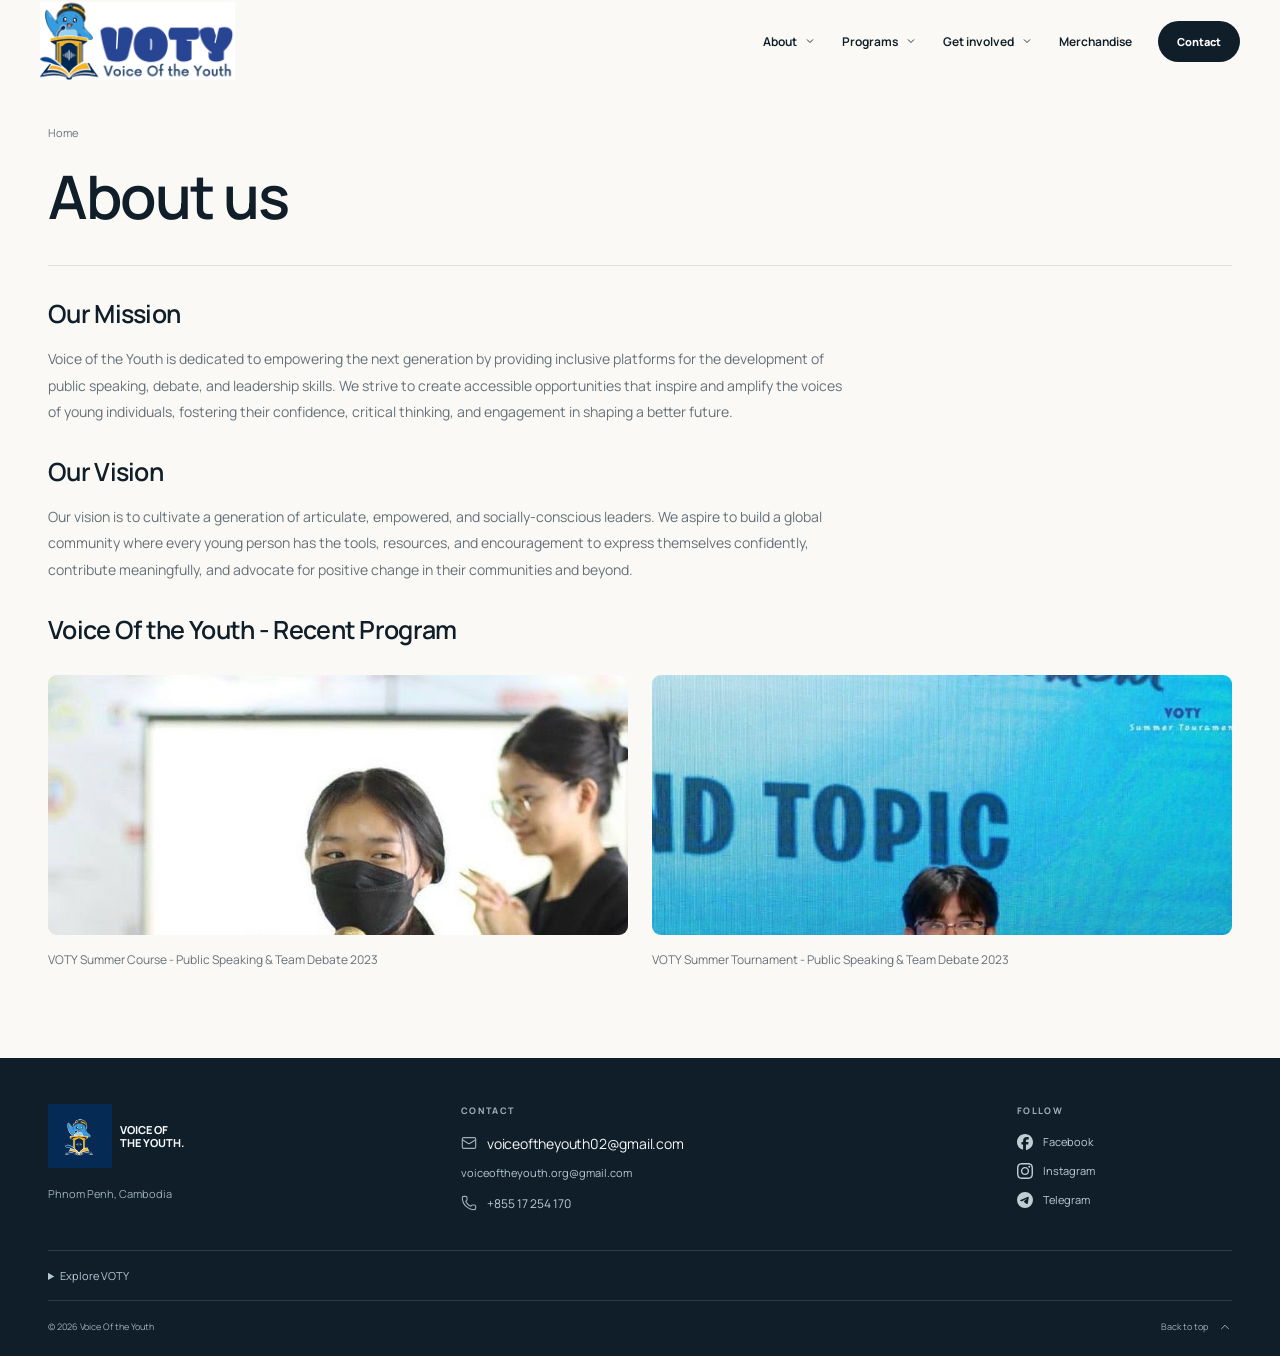
==== commit 00796ae8: "Add grouped global header navigation for all VOTY pages" ====
--- a/about.html
+++ b/about.html
@@ -1,10 +1,10 @@
 <!DOCTYPE html>
 
-<html lang="en"><head><meta charset="utf-8"/><meta content="width=device-width,initial-scale=1" name="viewport"/><meta content="#00a5dc" name="theme-color"/><link href="assets/voty-mascot.png" rel="icon"/><link href="styles.css" rel="stylesheet"/><script defer="" src="script.js"></script><title>About us — Voice Of the Youth</title></head><body class="page-about"><a class="skip" href="#main">Skip to content</a><header class="header"><a aria-label="Voice Of the Youth home" class="brand wordmark" href="index.html#"><img alt="VOTY — Voice Of the Youth" height="1600" src="assets/voty-wordmark.png" width="1600"/></a><button aria-controls="navigation" aria-expanded="false" class="menu-toggle">Menu <svg aria-hidden="true" class="icon ui-icon" fill="none" focusable="false" height="18" stroke="currentColor" stroke-linecap="round" stroke-linejoin="round" stroke-width="2" viewbox="0 0 24 24" width="18" xmlns="http://www.w3.org/2000/svg">
+<html lang="en"><head><meta charset="utf-8"/><meta content="width=device-width,initial-scale=1" name="viewport"/><meta content="#00a5dc" name="theme-color"/><link href="assets/voty-mascot.png" rel="icon"/><link href="styles.css" rel="stylesheet"/><script defer="" src="script.js"></script><title>About us — Voice Of the Youth</title></head><body class="page-about"><a class="skip" href="#main">Skip to content</a><header class="header site-header"><a aria-label="Voice Of the Youth home" class="brand wordmark" href="index.html#"><img alt="VOTY — Voice Of the Youth" height="1600" src="assets/voty-wordmark.png" width="1600"/></a><button aria-controls="navigation" aria-expanded="false" class="menu-toggle">Menu <svg aria-hidden="true" class="icon ui-icon" fill="none" focusable="false" height="18" stroke="currentColor" stroke-linecap="round" stroke-linejoin="round" stroke-width="2" viewbox="0 0 24 24" width="18" xmlns="http://www.w3.org/2000/svg">
 <path d="M4 5h16"></path>
 <path d="M4 12h16"></path>
 <path d="M4 19h16"></path>
-</svg></button><nav aria-label="Main navigation" id="navigation"><a href="about.html">Who we are</a><a href="index.html#programs">Our programs</a><a href="index.html#involved">Get involved</a><a class="button button-small" href="index.html#contact">Contact</a></nav></header><main class="subpage wrap" id="main"><div class="page-heading"><a class="breadcrumb" href="index.html">Home</a><h1>About us</h1></div><section class="content-section"><h2>Our Mission</h2><p>Voice of the Youth is dedicated to empowering the next generation by providing inclusive platforms for the development of public speaking, debate, and leadership skills. We strive to create accessible opportunities that inspire and amplify the voices of young individuals, fostering their confidence, critical thinking, and engagement in shaping a better future.</p></section><section class="content-section"><h2>Our Vision</h2><p>Our vision is to cultivate a generation of articulate, empowered, and socially-conscious leaders. We aspire to build a global community where every young person has the tools, resources, and encouragement to express themselves confidently, contribute meaningfully, and advocate for positive change in their communities and beyond.</p></section><section class="content-section"><h2>Voice Of the Youth - Recent Program </h2></section><section class="content-section source-gallery"><article class="source-gallery-card"><img alt="" class="source-photo" loading="lazy" src="assets/original/about-us-0.jpg"/><p>VOTY Summer Course - Public Speaking &amp; Team Debate 2023</p></article><article class="source-gallery-card"><img alt="" class="source-photo" loading="lazy" src="assets/original/about-us-1.jpg"/><p>VOTY Summer Tournament - Public Speaking &amp; Team Debate 2023</p></article></section><nav aria-label="Explore VOTY" class="page-directory"><a href="team.html">Our team</a><a href="history.html">Our history</a><a href="get-involved.html">Get involved</a><a href="tutoring.html">Tutoring</a><a href="upcoming-programs.html">Upcoming programs</a><a href="volunteer.html">Volunteer with VOTY</a><a href="sponsor.html">Become a sponsor</a><a href="partner.html">Our official partner</a><a href="merchandise.html">VOTY merchandise</a></nav></main><footer id="contact"><div class="wrap footer-main"><div class="footer-identity"><a class="brand" href="index.html#"><img alt="" height="48" src="assets/voty-mascot.png" width="48"/><span>VOICE OF<br/>THE YOUTH.</span></a><p>Phnom Penh, Cambodia</p></div><div class="footer-contact"><span class="section-label">CONTACT</span><a class="footer-email" href="mailto:voiceoftheyouth02@gmail.com"><svg aria-hidden="true" class="icon ui-icon" fill="none" focusable="false" height="18" stroke="currentColor" stroke-linecap="round" stroke-linejoin="round" stroke-width="2" viewbox="0 0 24 24" width="18" xmlns="http://www.w3.org/2000/svg">
+</svg></button><nav aria-label="Main navigation" id="navigation"><details class="nav-group" name="header-navigation"><summary>About <svg aria-hidden="true" class="icon nav-chevron" fill="none" height="12" stroke="currentColor" stroke-width="1.8" viewbox="0 0 24 24" width="12"><path d="m6 9 6 6 6-6"></path></svg></summary><div class="nav-dropdown"><a href="about.html">About VOTY</a><a href="team.html">Our team</a><a href="history.html">Our history</a></div></details><details class="nav-group" name="header-navigation"><summary>Programs <svg aria-hidden="true" class="icon nav-chevron" fill="none" height="12" stroke="currentColor" stroke-width="1.8" viewbox="0 0 24 24" width="12"><path d="m6 9 6 6 6-6"></path></svg></summary><div class="nav-dropdown"><a href="index.html#programs">All programs</a><a href="tutoring.html">Tutoring</a><a href="upcoming-programs.html">Upcoming programs</a></div></details><details class="nav-group" name="header-navigation"><summary>Get involved <svg aria-hidden="true" class="icon nav-chevron" fill="none" height="12" stroke="currentColor" stroke-width="1.8" viewbox="0 0 24 24" width="12"><path d="m6 9 6 6 6-6"></path></svg></summary><div class="nav-dropdown"><a href="get-involved.html">Ways to get involved</a><a href="volunteer.html">Volunteer with VOTY</a><a href="sponsor.html">Become a sponsor</a><a href="partner.html">Our official partner</a></div></details><a class="nav-direct" href="merchandise.html">Merchandise</a><a class="button button-small" href="index.html#contact">Contact</a></nav></header><main class="subpage wrap" id="main"><div class="page-heading"><a class="breadcrumb" href="index.html">Home</a><h1>About us</h1></div><section class="content-section"><h2>Our Mission</h2><p>Voice of the Youth is dedicated to empowering the next generation by providing inclusive platforms for the development of public speaking, debate, and leadership skills. We strive to create accessible opportunities that inspire and amplify the voices of young individuals, fostering their confidence, critical thinking, and engagement in shaping a better future.</p></section><section class="content-section"><h2>Our Vision</h2><p>Our vision is to cultivate a generation of articulate, empowered, and socially-conscious leaders. We aspire to build a global community where every young person has the tools, resources, and encouragement to express themselves confidently, contribute meaningfully, and advocate for positive change in their communities and beyond.</p></section><section class="content-section"><h2>Voice Of the Youth - Recent Program </h2></section><section class="content-section source-gallery"><article class="source-gallery-card"><img alt="" class="source-photo" loading="lazy" src="assets/original/about-us-0.jpg"/><p>VOTY Summer Course - Public Speaking &amp; Team Debate 2023</p></article><article class="source-gallery-card"><img alt="" class="source-photo" loading="lazy" src="assets/original/about-us-1.jpg"/><p>VOTY Summer Tournament - Public Speaking &amp; Team Debate 2023</p></article></section></main><footer id="contact"><div class="wrap footer-main"><div class="footer-identity"><a class="brand" href="index.html#"><img alt="" height="48" src="assets/voty-mascot.png" width="48"/><span>VOICE OF<br/>THE YOUTH.</span></a><p>Phnom Penh, Cambodia</p></div><div class="footer-contact"><span class="section-label">CONTACT</span><a class="footer-email" href="mailto:voiceoftheyouth02@gmail.com"><svg aria-hidden="true" class="icon ui-icon" fill="none" focusable="false" height="18" stroke="currentColor" stroke-linecap="round" stroke-linejoin="round" stroke-width="2" viewbox="0 0 24 24" width="18" xmlns="http://www.w3.org/2000/svg">
 <path d="m22 7-8.991 5.727a2 2 0 0 1-2.009 0L2 7"></path>
 <rect height="16" rx="2" width="20" x="2" y="4"></rect>
 </svg>voiceoftheyouth02@gmail.com </a><a class="footer-secondary-email" href="mailto:voiceoftheyouth.org@gmail.com">voiceoftheyouth.org@gmail.com</a><a class="footer-phone" href="tel:+85517254170"><svg aria-hidden="true" class="icon ui-icon" fill="none" focusable="false" height="18" stroke="currentColor" stroke-linecap="round" stroke-linejoin="round" stroke-width="2" viewbox="0 0 24 24" width="18" xmlns="http://www.w3.org/2000/svg">
--- a/styles.css
+++ b/styles.css
@@ -80,3 +80,6 @@
 .header .wordmark img{position:absolute;width:240px;height:240px;max-width:none;left:-19px;top:-80px;border-radius:0;mix-blend-mode:multiply}
 .footer-identity .brand img{width:64px;height:64px;border-radius:0;object-fit:contain}.footer-identity .brand{gap:8px}
 @media(max-width:720px){.header .wordmark{width:155px;height:66px;flex-basis:155px}.header .wordmark img{width:195px;height:195px;left:-15px;top:-65px}.footer-identity .brand img{width:54px;height:54px}}
+.site-header{position:relative;z-index:30;gap:28px}.site-header #navigation{gap:26px}.nav-group{position:relative}.nav-group summary{list-style:none;cursor:pointer;display:flex;align-items:center;gap:7px;padding:16px 0;white-space:nowrap;font-weight:650;font-size:12px}.nav-group summary::-webkit-details-marker{display:none}.nav-chevron{width:12px;height:12px;transition:transform .15s}.nav-group[open] .nav-chevron{transform:rotate(180deg)}.nav-group[open] summary{color:#007da7}.nav-dropdown{position:absolute;left:-18px;top:calc(100% + 2px);width:218px;padding:8px;background:var(--paper);border:1px solid var(--line);border-radius:9px;box-shadow:0 14px 35px #10263918;display:flex;flex-direction:column;gap:2px}.nav-dropdown a{padding:11px 12px;font-size:12px;font-weight:500;border-radius:5px;line-height:1.5}.nav-dropdown a:hover,.nav-dropdown a[aria-current="page"]{background:#e6f2f7;color:#007da7}.nav-group summary:focus-visible{outline:3px solid var(--blue);outline-offset:4px;border-radius:3px}.nav-direct{white-space:nowrap}.site-header .button-small{font-size:11px}
+@media(max-width:1000px){.site-header{padding:0 24px;min-height:78px}.site-header .menu-toggle{display:flex;align-items:center;gap:10px;background:none;border:1px solid var(--line);border-radius:30px;padding:10px 15px;font-size:11px}.site-header #navigation{display:none;position:absolute;top:100%;left:0;right:0;padding:12px 24px 24px;background:var(--paper);border-bottom:1px solid var(--line);box-shadow:0 16px 24px #10263912;z-index:40;align-items:stretch;gap:0;max-height:calc(100svh - 85px);overflow-y:auto}.site-header #navigation.open{display:flex;flex-direction:column}.nav-group{border-bottom:1px solid var(--line)}.nav-group summary{font-size:13px;padding:16px 0;justify-content:space-between}.nav-dropdown{position:static;width:100%;padding:0 0 12px 12px;background:transparent;border:0;border-radius:0;box-shadow:none}.nav-dropdown a{font-size:12px;padding:10px 12px}.nav-direct{padding:17px 0;font-size:13px}.site-header .button-small{margin-top:6px;align-self:flex-start;padding:13px 22px}.site-header .wordmark{height:72px}}
+@media(max-width:720px){.site-header{padding:0 20px;min-height:74px}.site-header .wordmark{height:66px}.site-header #navigation{padding-left:20px;padding-right:20px}}
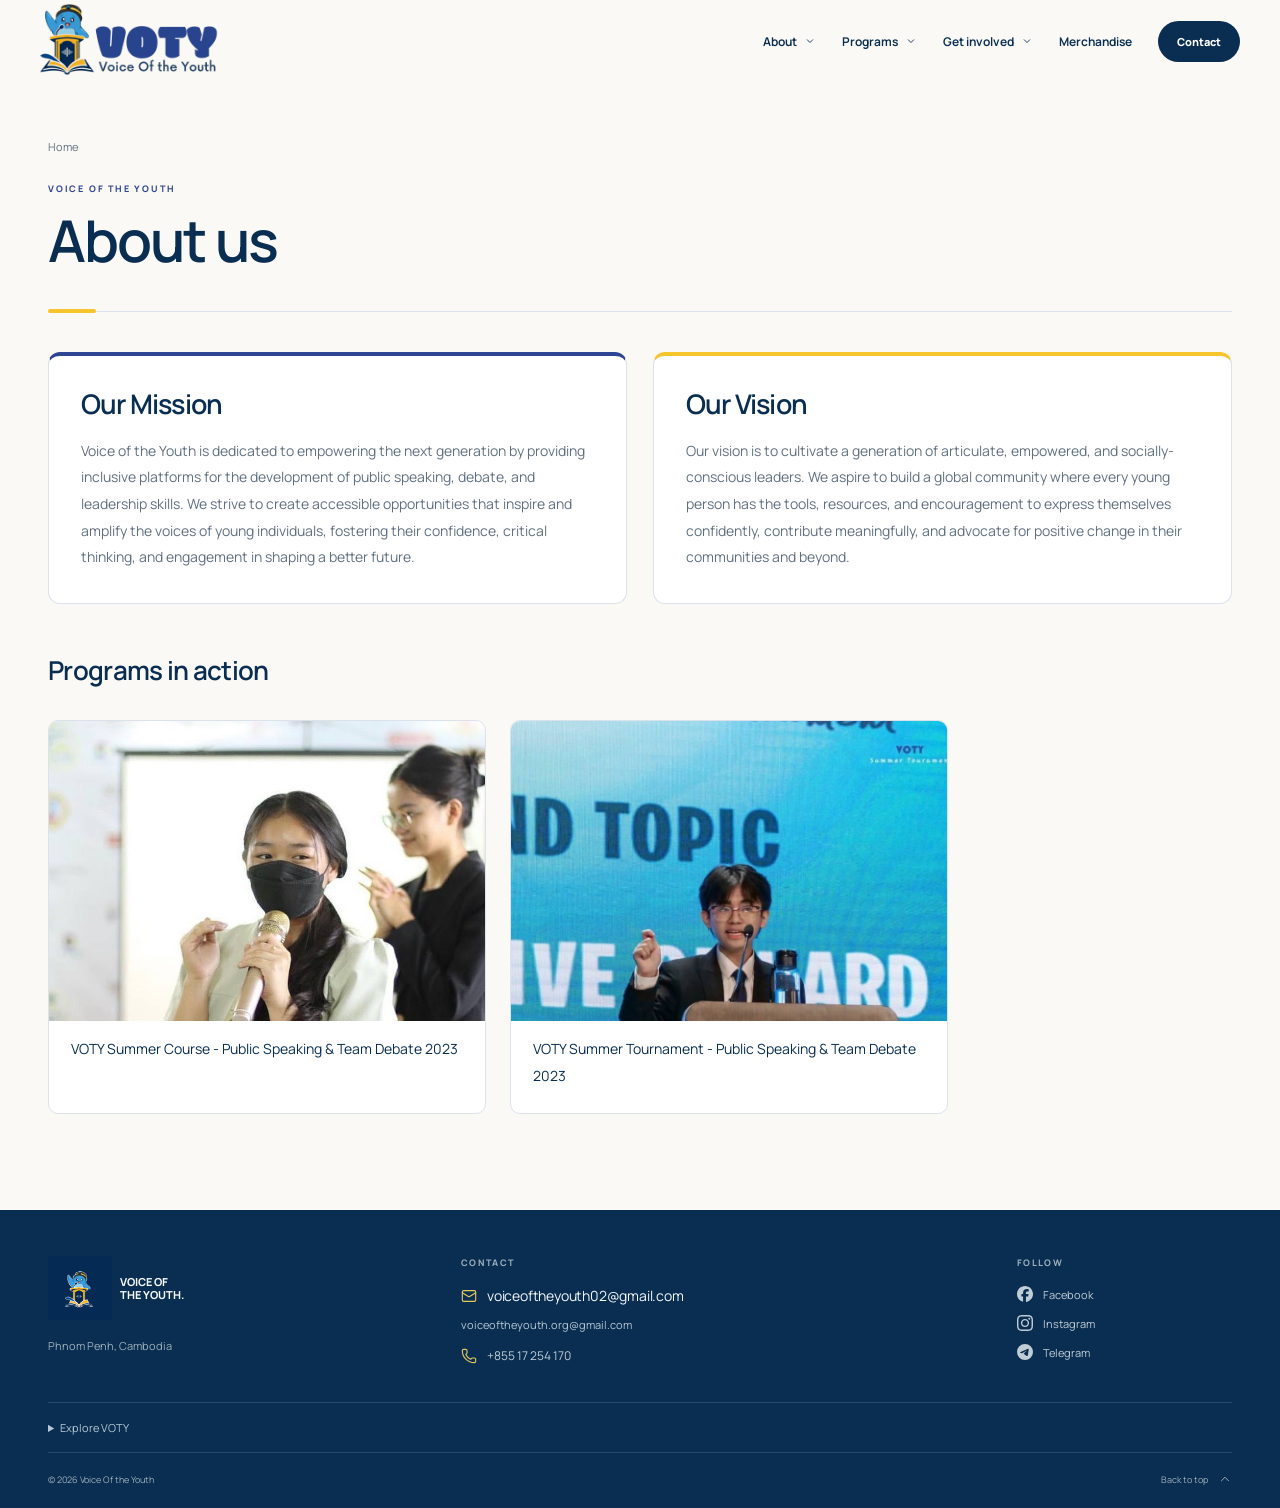
==== commit 66267a67: "Redesign content pages and align site palette with VOTY branding" ====
--- a/about.html
+++ b/about.html
@@ -1,10 +1,10 @@
 <!DOCTYPE html>
 
-<html lang="en"><head><meta charset="utf-8"/><meta content="width=device-width,initial-scale=1" name="viewport"/><meta content="#00a5dc" name="theme-color"/><link href="assets/voty-mascot.png" rel="icon"/><link href="styles.css" rel="stylesheet"/><script defer="" src="script.js"></script><title>About us — Voice Of the Youth</title></head><body class="page-about"><a class="skip" href="#main">Skip to content</a><header class="header site-header"><a aria-label="Voice Of the Youth home" class="brand wordmark" href="index.html#"><img alt="VOTY — Voice Of the Youth" height="1600" src="assets/voty-wordmark.png" width="1600"/></a><button aria-controls="navigation" aria-expanded="false" class="menu-toggle">Menu <svg aria-hidden="true" class="icon ui-icon" fill="none" focusable="false" height="18" stroke="currentColor" stroke-linecap="round" stroke-linejoin="round" stroke-width="2" viewbox="0 0 24 24" width="18" xmlns="http://www.w3.org/2000/svg">
+<html lang="en"><head><meta charset="utf-8"/><meta content="width=device-width,initial-scale=1" name="viewport"/><meta content="#092e52" name="theme-color"/><link href="assets/voty-mascot.png" rel="icon"/><link href="styles.css" rel="stylesheet"/><script defer="" src="script.js"></script><title>About us — Voice Of the Youth</title></head><body class="page-about"><a class="skip" href="#main">Skip to content</a><header class="header site-header"><a aria-label="Voice Of the Youth home" class="brand wordmark" href="index.html#"><img alt="VOTY — Voice Of the Youth" height="1600" src="assets/voty-wordmark.png" width="1600"/></a><button aria-controls="navigation" aria-expanded="false" class="menu-toggle">Menu <svg aria-hidden="true" class="icon ui-icon" fill="none" focusable="false" height="18" stroke="currentColor" stroke-linecap="round" stroke-linejoin="round" stroke-width="2" viewbox="0 0 24 24" width="18" xmlns="http://www.w3.org/2000/svg">
 <path d="M4 5h16"></path>
 <path d="M4 12h16"></path>
 <path d="M4 19h16"></path>
-</svg></button><nav aria-label="Main navigation" id="navigation"><details class="nav-group" name="header-navigation"><summary>About <svg aria-hidden="true" class="icon nav-chevron" fill="none" height="12" stroke="currentColor" stroke-width="1.8" viewbox="0 0 24 24" width="12"><path d="m6 9 6 6 6-6"></path></svg></summary><div class="nav-dropdown"><a href="about.html">About VOTY</a><a href="team.html">Our team</a><a href="history.html">Our history</a></div></details><details class="nav-group" name="header-navigation"><summary>Programs <svg aria-hidden="true" class="icon nav-chevron" fill="none" height="12" stroke="currentColor" stroke-width="1.8" viewbox="0 0 24 24" width="12"><path d="m6 9 6 6 6-6"></path></svg></summary><div class="nav-dropdown"><a href="index.html#programs">All programs</a><a href="tutoring.html">Tutoring</a><a href="upcoming-programs.html">Upcoming programs</a></div></details><details class="nav-group" name="header-navigation"><summary>Get involved <svg aria-hidden="true" class="icon nav-chevron" fill="none" height="12" stroke="currentColor" stroke-width="1.8" viewbox="0 0 24 24" width="12"><path d="m6 9 6 6 6-6"></path></svg></summary><div class="nav-dropdown"><a href="get-involved.html">Ways to get involved</a><a href="volunteer.html">Volunteer with VOTY</a><a href="sponsor.html">Become a sponsor</a><a href="partner.html">Our official partner</a></div></details><a class="nav-direct" href="merchandise.html">Merchandise</a><a class="button button-small" href="index.html#contact">Contact</a></nav></header><main class="subpage wrap" id="main"><div class="page-heading"><a class="breadcrumb" href="index.html">Home</a><h1>About us</h1></div><section class="content-section"><h2>Our Mission</h2><p>Voice of the Youth is dedicated to empowering the next generation by providing inclusive platforms for the development of public speaking, debate, and leadership skills. We strive to create accessible opportunities that inspire and amplify the voices of young individuals, fostering their confidence, critical thinking, and engagement in shaping a better future.</p></section><section class="content-section"><h2>Our Vision</h2><p>Our vision is to cultivate a generation of articulate, empowered, and socially-conscious leaders. We aspire to build a global community where every young person has the tools, resources, and encouragement to express themselves confidently, contribute meaningfully, and advocate for positive change in their communities and beyond.</p></section><section class="content-section"><h2>Voice Of the Youth - Recent Program </h2></section><section class="content-section source-gallery"><article class="source-gallery-card"><img alt="" class="source-photo" loading="lazy" src="assets/original/about-us-0.jpg"/><p>VOTY Summer Course - Public Speaking &amp; Team Debate 2023</p></article><article class="source-gallery-card"><img alt="" class="source-photo" loading="lazy" src="assets/original/about-us-1.jpg"/><p>VOTY Summer Tournament - Public Speaking &amp; Team Debate 2023</p></article></section></main><footer id="contact"><div class="wrap footer-main"><div class="footer-identity"><a class="brand" href="index.html#"><img alt="" height="48" src="assets/voty-mascot.png" width="48"/><span>VOICE OF<br/>THE YOUTH.</span></a><p>Phnom Penh, Cambodia</p></div><div class="footer-contact"><span class="section-label">CONTACT</span><a class="footer-email" href="mailto:voiceoftheyouth02@gmail.com"><svg aria-hidden="true" class="icon ui-icon" fill="none" focusable="false" height="18" stroke="currentColor" stroke-linecap="round" stroke-linejoin="round" stroke-width="2" viewbox="0 0 24 24" width="18" xmlns="http://www.w3.org/2000/svg">
+</svg></button><nav aria-label="Main navigation" id="navigation"><details class="nav-group" name="header-navigation"><summary>About <svg aria-hidden="true" class="icon nav-chevron" fill="none" height="12" stroke="currentColor" stroke-width="1.8" viewbox="0 0 24 24" width="12"><path d="m6 9 6 6 6-6"></path></svg></summary><div class="nav-dropdown"><a href="about.html">About VOTY</a><a href="team.html">Our team</a><a href="history.html">Our history</a></div></details><details class="nav-group" name="header-navigation"><summary>Programs <svg aria-hidden="true" class="icon nav-chevron" fill="none" height="12" stroke="currentColor" stroke-width="1.8" viewbox="0 0 24 24" width="12"><path d="m6 9 6 6 6-6"></path></svg></summary><div class="nav-dropdown"><a href="index.html#programs">All programs</a><a href="tutoring.html">Tutoring</a><a href="upcoming-programs.html">Upcoming programs</a></div></details><details class="nav-group" name="header-navigation"><summary>Get involved <svg aria-hidden="true" class="icon nav-chevron" fill="none" height="12" stroke="currentColor" stroke-width="1.8" viewbox="0 0 24 24" width="12"><path d="m6 9 6 6 6-6"></path></svg></summary><div class="nav-dropdown"><a href="get-involved.html">Ways to get involved</a><a href="volunteer.html">Volunteer with VOTY</a><a href="sponsor.html">Become a sponsor</a><a href="partner.html">Our official partner</a></div></details><a class="nav-direct" href="merchandise.html">Merchandise</a><a class="button button-small" href="index.html#contact">Contact</a></nav></header><main class="subpage wrap" id="main"><div class="page-heading"><a class="breadcrumb" href="index.html">Home</a><span class="page-kicker">VOICE OF THE YOUTH</span><h1>About us</h1></div><div class="purpose-grid"><section class="purpose-card"><h2>Our Mission</h2><p>Voice of the Youth is dedicated to empowering the next generation by providing inclusive platforms for the development of public speaking, debate, and leadership skills. We strive to create accessible opportunities that inspire and amplify the voices of young individuals, fostering their confidence, critical thinking, and engagement in shaping a better future.</p></section><section class="purpose-card"><h2>Our Vision</h2><p>Our vision is to cultivate a generation of articulate, empowered, and socially-conscious leaders. We aspire to build a global community where every young person has the tools, resources, and encouragement to express themselves confidently, contribute meaningfully, and advocate for positive change in their communities and beyond.</p></section></div><section class="content-section"><h2>Programs in action</h2></section><section class="content-section source-gallery"><article class="source-gallery-card"><img alt="" class="source-photo" loading="lazy" src="assets/original/about-us-0.jpg"/><p>VOTY Summer Course - Public Speaking &amp; Team Debate 2023</p></article><article class="source-gallery-card"><img alt="" class="source-photo" loading="lazy" src="assets/original/about-us-1.jpg"/><p>VOTY Summer Tournament - Public Speaking &amp; Team Debate 2023</p></article></section></main><footer id="contact"><div class="wrap footer-main"><div class="footer-identity"><a class="brand" href="index.html#"><img alt="" height="48" src="assets/voty-mascot.png" width="48"/><span>VOICE OF<br/>THE YOUTH.</span></a><p>Phnom Penh, Cambodia</p></div><div class="footer-contact"><span class="section-label">CONTACT</span><a class="footer-email" href="mailto:voiceoftheyouth02@gmail.com"><svg aria-hidden="true" class="icon ui-icon" fill="none" focusable="false" height="18" stroke="currentColor" stroke-linecap="round" stroke-linejoin="round" stroke-width="2" viewbox="0 0 24 24" width="18" xmlns="http://www.w3.org/2000/svg">
 <path d="m22 7-8.991 5.727a2 2 0 0 1-2.009 0L2 7"></path>
 <rect height="16" rx="2" width="20" x="2" y="4"></rect>
 </svg>voiceoftheyouth02@gmail.com </a><a class="footer-secondary-email" href="mailto:voiceoftheyouth.org@gmail.com">voiceoftheyouth.org@gmail.com</a><a class="footer-phone" href="tel:+85517254170"><svg aria-hidden="true" class="icon ui-icon" fill="none" focusable="false" height="18" stroke="currentColor" stroke-linecap="round" stroke-linejoin="round" stroke-width="2" viewbox="0 0 24 24" width="18" xmlns="http://www.w3.org/2000/svg">
--- a/styles.css
+++ b/styles.css
@@ -1,8 +1,8 @@
 @font-face{font-family:Manrope;src:url('assets/fonts/manrope.ttf') format('truetype');font-weight:200 800;font-display:swap}
-:root{--blue:#00a5dc;--ink:#101e29;--paper:#faf9f5;--muted:#657079;--line:#dce1e2}*{box-sizing:border-box}html{scroll-behavior:smooth;scroll-padding-top:28px}body{margin:0;background:var(--paper);color:var(--ink);font-family:Manrope,Arial,sans-serif;-webkit-font-smoothing:antialiased}a{color:inherit;text-decoration:none}button{font:inherit;cursor:pointer}img{display:block;max-width:100%}a:focus-visible,button:focus-visible{outline:3px solid var(--blue);outline-offset:5px}.wrap{width:min(1200px,calc(100% - 96px));margin:auto}.header{padding:0 40px;min-height:82px;display:flex;align-items:center;justify-content:space-between;gap:30px}.brand{display:flex;align-items:center;gap:11px;font-size:11px;font-weight:750;line-height:1.2}.brand img{border-radius:50%;flex-shrink:0}.brand-dot{color:var(--blue)}nav{display:flex;gap:34px;align-items:center;font-size:12px;font-weight:650}nav>a:hover{color:#0084af}.button{background:var(--blue);color:var(--ink);padding:15px 20px;display:inline-flex;align-items:center;justify-content:space-between;gap:30px;font-size:11px;font-weight:800;border:0;border-radius:50px;transition:background .2s,transform .2s}.button:hover{background:#75dcff;transform:translateY(-2px)}.button span{font-size:22px;line-height:1}.button-small{padding:13px 19px;background:var(--ink);color:white}.menu-toggle{display:none}.hero{isolation:isolate;position:relative;min-height:clamp(480px,70svh,760px);margin:0 16px;background:#091f40;border-radius:12px;overflow:hidden;display:flex;align-items:center;color:white;padding:70px 5%}.hero-video{position:absolute;inset:0;z-index:0;pointer-events:none}.hero-video:after{content:'';position:absolute;inset:0;background:linear-gradient(90deg,#091f4070,transparent 85%)}.hero-video video{display:block;width:100%;height:100%;object-fit:cover;opacity:.32}.hero-message{position:relative;z-index:1}.hero-message h1{font-weight:600;font-size:clamp(56px,6vw,90px);line-height:1.04;letter-spacing:-4px;margin:0 0 30px}.hero-message h1 span{color:#29b9e9}
-h2{font-size:38px;letter-spacing:-1.5px;line-height:1.2;font-weight:600;margin:0}.section-label{display:block;font-size:10px;letter-spacing:1.5px;font-weight:750}.about{display:flex;align-items:center;gap:55px;padding:35px 0;border-bottom:1px solid var(--line)}.about .section-label{flex-shrink:0;color:#00779f}.about p{margin:0;font-size:15px;line-height:1.6;color:var(--muted)}.programs{padding:58px 0 64px}.section-heading{display:flex;justify-content:space-between;align-items:center;gap:25px;margin-bottom:28px}.quiet-link{display:flex;align-items:center;gap:20px;font-size:11px;font-weight:650}.quiet-link:hover{color:#007da7}.program-grid{display:grid;grid-template-columns:repeat(2,minmax(0,1fr));gap:24px}.program-card{min-width:0}.program-link{display:block;border:1px solid var(--line);border-radius:10px;overflow:hidden;background:#fff;transition:border-color .2s,box-shadow .2s}.program-link:hover{border-color:#81cce4;box-shadow:0 8px 25px #0d52760c}.program-link>img{width:100%;height:auto;aspect-ratio:2.15;object-fit:cover;object-position:center 25%;transition:filter .2s}.program-link:hover>img{filter:brightness(1.04)}.program-info{position:relative;padding:20px 64px 21px 22px}.program-type{font-size:10px;letter-spacing:.2px;color:var(--muted)}.program-info h3{font-size:20px;letter-spacing:-.6px;font-weight:650;line-height:1.3;margin:7px 0 0}.program-link-arrow{position:absolute;right:22px;top:50%;transform:translateY(-50%);height:33px;width:33px;display:grid;place-items:center;border:1px solid var(--line);border-radius:50%;font-size:20px}.program-link:hover .program-link-arrow{background:var(--blue);border-color:var(--blue)}.involved{padding:0 0 64px}.involvement-panel{display:grid;grid-template-columns:1fr 1fr;gap:70px;border-radius:12px;padding:38px 42px;background:#e5f2f6;border:1px solid #cee6ed}.involvement-intro .section-label{color:#00779f;margin-bottom:18px}.involvement-intro h2{font-size:30px;letter-spacing:-1px;line-height:1.3}.involvement-links{display:flex;flex-direction:column;justify-content:center}.involvement-links>a{display:flex;justify-content:space-between;align-items:center;gap:20px;padding:16px 0;border-bottom:1px solid #bcd7e1;font-size:13px;font-weight:650}.involvement-links>a:first-child{padding-top:0}.involvement-links>a:last-child{border-bottom:0;padding-bottom:0}.involvement-links>a>span:last-child{font-size:22px;font-weight:400}.involvement-links>a:hover{color:#00779f}footer{background:var(--ink);color:#f5f8fa}.footer-main{display:grid;grid-template-columns:1fr 1.4fr .6fr;gap:55px;padding:46px 0 38px}.footer-identity p{font-size:11px;color:#9eafba;margin:18px 0 0}.footer-contact .section-label,.footer-social .section-label{font-size:9px;letter-spacing:1.3px;color:#9eafba;margin-bottom:17px}.footer-contact{min-width:0}.footer-email{font-size:14px;letter-spacing:-.2px;display:flex;gap:15px;align-items:center;margin-bottom:12px;overflow-wrap:anywhere}.footer-phone{font-size:12px;color:#c1cdd5}.footer-social{display:flex;flex-direction:column;align-items:flex-start;gap:10px}.footer-social .section-label{margin-bottom:4px}.footer-social a{font-size:11px;color:#c1cdd5}footer a:hover{color:#5acdf4}.footer-bottom{display:flex;justify-content:space-between;align-items:center;gap:20px;border-top:1px solid #ffffff20;padding:19px 0 22px;font-size:9px;color:#9eafba}.skip{position:fixed;top:-100px;left:20px;z-index:50;background:var(--ink);color:white;padding:12px}.skip:focus{top:10px}
+:root{--blue:#2e4694;--ink:#092e52;--paper:#faf9f5;--muted:#657079;--line:#dce1e2}*{box-sizing:border-box}html{scroll-behavior:smooth;scroll-padding-top:28px}body{margin:0;background:var(--paper);color:var(--ink);font-family:Manrope,Arial,sans-serif;-webkit-font-smoothing:antialiased}a{color:inherit;text-decoration:none}button{font:inherit;cursor:pointer}img{display:block;max-width:100%}a:focus-visible,button:focus-visible{outline:3px solid var(--blue);outline-offset:5px}.wrap{width:min(1200px,calc(100% - 96px));margin:auto}.header{padding:0 40px;min-height:82px;display:flex;align-items:center;justify-content:space-between;gap:30px}.brand{display:flex;align-items:center;gap:11px;font-size:11px;font-weight:750;line-height:1.2}.brand img{border-radius:50%;flex-shrink:0}.brand-dot{color:var(--blue)}nav{display:flex;gap:34px;align-items:center;font-size:12px;font-weight:650}nav>a:hover{color:#2e4694}.button{background:var(--blue);color:var(--ink);padding:15px 20px;display:inline-flex;align-items:center;justify-content:space-between;gap:30px;font-size:11px;font-weight:800;border:0;border-radius:50px;transition:background .2s,transform .2s}.button:hover{background:#75dcff;transform:translateY(-2px)}.button span{font-size:22px;line-height:1}.button-small{padding:13px 19px;background:var(--ink);color:white}.menu-toggle{display:none}.hero{isolation:isolate;position:relative;min-height:clamp(480px,70svh,760px);margin:0 16px;background:#092e52;border-radius:12px;overflow:hidden;display:flex;align-items:center;color:white;padding:70px 5%}.hero-video{position:absolute;inset:0;z-index:0;pointer-events:none}.hero-video:after{content:'';position:absolute;inset:0;background:linear-gradient(90deg,#092e5270,transparent 85%)}.hero-video video{display:block;width:100%;height:100%;object-fit:cover;opacity:.32}.hero-message{position:relative;z-index:1}.hero-message h1{font-weight:600;font-size:clamp(56px,6vw,90px);line-height:1.04;letter-spacing:-4px;margin:0 0 30px}.hero-message h1 span{color:#56b9e3}
+h2{font-size:38px;letter-spacing:-1.5px;line-height:1.2;font-weight:600;margin:0}.section-label{display:block;font-size:10px;letter-spacing:1.5px;font-weight:750}.about{display:flex;align-items:center;gap:55px;padding:35px 0;border-bottom:1px solid var(--line)}.about .section-label{flex-shrink:0;color:#2e4694}.about p{margin:0;font-size:15px;line-height:1.6;color:var(--muted)}.programs{padding:58px 0 64px}.section-heading{display:flex;justify-content:space-between;align-items:center;gap:25px;margin-bottom:28px}.quiet-link{display:flex;align-items:center;gap:20px;font-size:11px;font-weight:650}.quiet-link:hover{color:#2e4694}.program-grid{display:grid;grid-template-columns:repeat(2,minmax(0,1fr));gap:24px}.program-card{min-width:0}.program-link{display:block;border:1px solid var(--line);border-radius:10px;overflow:hidden;background:#fff;transition:border-color .2s,box-shadow .2s}.program-link:hover{border-color:#81cce4;box-shadow:0 8px 25px #0d52760c}.program-link>img{width:100%;height:auto;aspect-ratio:2.15;object-fit:cover;object-position:center 25%;transition:filter .2s}.program-link:hover>img{filter:brightness(1.04)}.program-info{position:relative;padding:20px 64px 21px 22px}.program-type{font-size:10px;letter-spacing:.2px;color:var(--muted)}.program-info h3{font-size:20px;letter-spacing:-.6px;font-weight:650;line-height:1.3;margin:7px 0 0}.program-link-arrow{position:absolute;right:22px;top:50%;transform:translateY(-50%);height:33px;width:33px;display:grid;place-items:center;border:1px solid var(--line);border-radius:50%;font-size:20px}.program-link:hover .program-link-arrow{background:var(--blue);border-color:var(--blue)}.involved{padding:0 0 64px}.involvement-panel{display:grid;grid-template-columns:1fr 1fr;gap:70px;border-radius:12px;padding:38px 42px;background:#e5f2f6;border:1px solid #cee6ed}.involvement-intro .section-label{color:#2e4694;margin-bottom:18px}.involvement-intro h2{font-size:30px;letter-spacing:-1px;line-height:1.3}.involvement-links{display:flex;flex-direction:column;justify-content:center}.involvement-links>a{display:flex;justify-content:space-between;align-items:center;gap:20px;padding:16px 0;border-bottom:1px solid #bcd7e1;font-size:13px;font-weight:650}.involvement-links>a:first-child{padding-top:0}.involvement-links>a:last-child{border-bottom:0;padding-bottom:0}.involvement-links>a>span:last-child{font-size:22px;font-weight:400}.involvement-links>a:hover{color:#2e4694}footer{background:var(--ink);color:#f5f8fa}.footer-main{display:grid;grid-template-columns:1fr 1.4fr .6fr;gap:55px;padding:46px 0 38px}.footer-identity p{font-size:11px;color:#9eafba;margin:18px 0 0}.footer-contact .section-label,.footer-social .section-label{font-size:9px;letter-spacing:1.3px;color:#9eafba;margin-bottom:17px}.footer-contact{min-width:0}.footer-email{font-size:14px;letter-spacing:-.2px;display:flex;gap:15px;align-items:center;margin-bottom:12px;overflow-wrap:anywhere}.footer-phone{font-size:12px;color:#c1cdd5}.footer-social{display:flex;flex-direction:column;align-items:flex-start;gap:10px}.footer-social .section-label{margin-bottom:4px}.footer-social a{font-size:11px;color:#c1cdd5}footer a:hover{color:#5acdf4}.footer-bottom{display:flex;justify-content:space-between;align-items:center;gap:20px;border-top:1px solid #ffffff20;padding:19px 0 22px;font-size:9px;color:#9eafba}.skip{position:fixed;top:-100px;left:20px;z-index:50;background:var(--ink);color:white;padding:12px}.skip:focus{top:10px}
 @media(max-width:1050px){.wrap{width:calc(100% - 64px)}nav{gap:22px}.footer-main{gap:25px;grid-template-columns:1fr 1.5fr .6fr}.footer-email{font-size:12px}.involvement-panel{padding:32px;gap:40px}.program-info h3{font-size:18px}.program-link>img{aspect-ratio:1.9}}
-@media(max-width:720px){.wrap{width:calc(100% - 40px)}.header{padding:0 20px;min-height:74px;position:relative}.brand{font-size:10px}.brand img{width:37px;height:37px}.menu-toggle{display:flex;align-items:center;gap:10px;background:none;border:1px solid var(--line);border-radius:30px;padding:10px 15px;font-size:11px}.header nav{display:none;position:absolute;top:73px;left:0;right:0;padding:25px;background:var(--paper);border-bottom:1px solid var(--line);z-index:10;align-items:stretch;gap:25px}.header nav.open{display:flex;flex-direction:column}.hero{margin:0 10px;min-height:450px;padding:42px 26px;border-radius:9px}.hero-video:after{background:linear-gradient(90deg,#091f4060,transparent)}.hero-message h1{font-size:58px;letter-spacing:-2.8px;margin-bottom:27px}.hero-message .button{padding:14px 18px;font-size:10px}.about{padding:25px 0;gap:18px;align-items:flex-start;flex-direction:column}.about .section-label{font-size:8px}.about p{font-size:13px;max-width:310px}.programs{padding:36px 0 32px}h2{font-size:29px;letter-spacing:-1px}.section-heading{gap:12px;margin-bottom:22px}.quiet-link{font-size:10px;max-width:125px;gap:8px;line-height:1.5}.program-grid{grid-template-columns:1fr;gap:18px}.program-link>img{aspect-ratio:2;object-position:center 25%}.program-info{padding:16px 60px 18px 18px}.program-type{font-size:9px}.program-info h3{font-size:18px;margin-top:5px}.program-link-arrow{right:18px;width:29px;height:29px;font-size:19px}.involved{padding-bottom:32px}.involvement-panel{grid-template-columns:1fr;padding:25px;gap:25px;border-radius:10px}.involvement-intro .section-label{font-size:8px;margin-bottom:12px}.involvement-intro h2{font-size:25px;letter-spacing:-.7px}.involvement-links>a{font-size:12px;padding:13px 0}.footer-main{grid-template-columns:1fr auto;gap:28px 22px;padding:32px 0}.footer-identity{grid-column:1/-1;display:flex;justify-content:space-between;align-items:center;gap:15px}.footer-identity p{font-size:10px;margin:0;max-width:100px;text-align:right;line-height:1.6}.footer-email{font-size:11px;max-width:230px;gap:8px;line-height:1.7}.footer-phone{font-size:11px}.footer-contact .section-label,.footer-social .section-label{font-size:8px}.footer-social a{font-size:10px}.footer-bottom{font-size:8px;padding:18px 0 20px}.footer-social{gap:12px}.footer-social .section-label{margin-bottom:0}}
+@media(max-width:720px){.wrap{width:calc(100% - 40px)}.header{padding:0 20px;min-height:74px;position:relative}.brand{font-size:10px}.brand img{width:37px;height:37px}.menu-toggle{display:flex;align-items:center;gap:10px;background:none;border:1px solid var(--line);border-radius:30px;padding:10px 15px;font-size:11px}.header nav{display:none;position:absolute;top:73px;left:0;right:0;padding:25px;background:var(--paper);border-bottom:1px solid var(--line);z-index:10;align-items:stretch;gap:25px}.header nav.open{display:flex;flex-direction:column}.hero{margin:0 10px;min-height:450px;padding:42px 26px;border-radius:9px}.hero-video:after{background:linear-gradient(90deg,#092e5260,transparent)}.hero-message h1{font-size:58px;letter-spacing:-2.8px;margin-bottom:27px}.hero-message .button{padding:14px 18px;font-size:10px}.about{padding:25px 0;gap:18px;align-items:flex-start;flex-direction:column}.about .section-label{font-size:8px}.about p{font-size:13px;max-width:310px}.programs{padding:36px 0 32px}h2{font-size:29px;letter-spacing:-1px}.section-heading{gap:12px;margin-bottom:22px}.quiet-link{font-size:10px;max-width:125px;gap:8px;line-height:1.5}.program-grid{grid-template-columns:1fr;gap:18px}.program-link>img{aspect-ratio:2;object-position:center 25%}.program-info{padding:16px 60px 18px 18px}.program-type{font-size:9px}.program-info h3{font-size:18px;margin-top:5px}.program-link-arrow{right:18px;width:29px;height:29px;font-size:19px}.involved{padding-bottom:32px}.involvement-panel{grid-template-columns:1fr;padding:25px;gap:25px;border-radius:10px}.involvement-intro .section-label{font-size:8px;margin-bottom:12px}.involvement-intro h2{font-size:25px;letter-spacing:-.7px}.involvement-links>a{font-size:12px;padding:13px 0}.footer-main{grid-template-columns:1fr auto;gap:28px 22px;padding:32px 0}.footer-identity{grid-column:1/-1;display:flex;justify-content:space-between;align-items:center;gap:15px}.footer-identity p{font-size:10px;margin:0;max-width:100px;text-align:right;line-height:1.6}.footer-email{font-size:11px;max-width:230px;gap:8px;line-height:1.7}.footer-phone{font-size:11px}.footer-contact .section-label,.footer-social .section-label{font-size:8px}.footer-social a{font-size:10px}.footer-bottom{font-size:8px;padding:18px 0 20px}.footer-social{gap:12px}.footer-social .section-label{margin-bottom:0}}
 @media(prefers-reduced-motion:reduce){html{scroll-behavior:auto}*,*::before,*::after{transition:none!important;animation:none!important}}
 .icon{display:inline-block;flex:0 0 auto;width:18px;height:18px;vertical-align:middle}.ui-icon{stroke-width:1.7}.brand-icon{width:16px;height:16px}.hero-message .icon{width:17px;height:17px}.quiet-link .icon{width:16px;height:16px}.program-link-arrow .icon{width:15px;height:15px}.involvement-links .icon{width:17px;height:17px}.footer-email,.footer-phone,.footer-social a,.footer-bottom>a{display:flex;align-items:center;gap:10px}.footer-email .icon,.footer-phone .icon{width:16px;height:16px;color:#9eafba}.footer-social{gap:13px}.footer-social a{gap:10px}.footer-social a:hover .brand-icon{color:#5acdf4}.footer-bottom .icon{width:14px;height:14px}.menu-toggle .icon{width:14px;height:14px}
 @media(max-width:720px){.footer-email{font-size:10px;gap:7px;white-space:nowrap}.footer-email .icon,.footer-phone .icon{width:14px;height:14px}.footer-main{column-gap:16px}.footer-social a{gap:8px}.brand-icon{width:14px;height:14px}}
@@ -21,7 +21,7 @@
   .program-description{font-size:12px;line-height:1.75;margin-top:12px;max-width:none}
   .program-link-arrow{top:20px;right:0;width:23px;height:23px;border:0}
   .program-link-arrow .icon{width:15px;height:15px}
-  .program-link:hover h3{color:#007da7}
+  .program-link:hover h3{color:#2e4694}
 }
 /* Simple, unboxed involvement links. */
 .involved{padding:0 0 48px}
@@ -41,12 +41,12 @@
 .hero .involvement-panel{width:auto;margin:0;padding:0;border:0;display:flex;flex-direction:column;align-items:flex-start;gap:14px}
 .hero .involvement-intro h2{font-size:12px;letter-spacing:0;font-weight:650;color:#c9d9e7}
 .hero .involvement-links{gap:10px}
-.hero .involvement-links>a,.hero .involvement-links>a:first-child,.hero .involvement-links>a:last-child{color:white;background:#091f4050;border-color:#ffffff45;padding:11px 15px;font-size:11px;gap:17px;backdrop-filter:blur(8px)}
+.hero .involvement-links>a,.hero .involvement-links>a:first-child,.hero .involvement-links>a:last-child{color:white;background:#092e5250;border-color:#ffffff45;padding:11px 15px;font-size:11px;gap:17px;backdrop-filter:blur(8px)}
 .hero .involvement-links>a:hover{background:#ffffff18;border-color:#75dcff}
 .hero .involvement-links .icon{color:#a6dff5;width:14px;height:14px}
 @media(max-width:720px){.hero{min-height:530px;flex-direction:column;align-items:flex-start;justify-content:center;gap:38px}.hero>.involved{position:relative;right:auto;bottom:auto;width:100%}.hero .involvement-panel{gap:12px}.hero .involvement-intro h2{font-size:11px}.hero .involvement-links{gap:7px;flex-wrap:wrap}.hero .involvement-links>a,.hero .involvement-links>a:first-child,.hero .involvement-links>a:last-child{font-size:10px;padding:10px 11px;gap:9px}.hero .involvement-links .icon{width:13px;height:13px}}
 /* Clear reading order and a dedicated enquiry row. */
-.program-card{display:flex}.program-link{display:flex;flex-direction:column;width:100%;height:100%}.program-info{display:flex;flex:1;flex-direction:column;align-items:flex-start;padding:24px;min-height:0}.program-type{font-size:10px;line-height:1.6;padding:0;min-height:0;margin:0 0 10px}.program-info h3{font-size:21px;line-height:1.3;letter-spacing:-.6px;margin:0}.program-description{font-size:12px;line-height:1.8;max-width:none;margin:13px 0 0}.program-action{display:inline-flex;align-items:center;gap:8px;font-size:11px;font-weight:700;color:#007da7;margin-top:auto;padding-top:22px}.program-action .icon{width:15px;height:15px}.program-link:hover .program-action{color:var(--ink)}
+.program-card{display:flex}.program-link{display:flex;flex-direction:column;width:100%;height:100%}.program-info{display:flex;flex:1;flex-direction:column;align-items:flex-start;padding:24px;min-height:0}.program-type{font-size:10px;line-height:1.6;padding:0;min-height:0;margin:0 0 10px}.program-info h3{font-size:21px;line-height:1.3;letter-spacing:-.6px;margin:0}.program-description{font-size:12px;line-height:1.8;max-width:none;margin:13px 0 0}.program-action{display:inline-flex;align-items:center;gap:8px;font-size:11px;font-weight:700;color:#2e4694;margin-top:auto;padding-top:22px}.program-action .icon{width:15px;height:15px}.program-link:hover .program-action{color:var(--ink)}
 @media(min-width:1200px){.program-info{padding:21px 0 0}.program-type{font-size:9px;margin-bottom:10px}.program-info h3{font-size:20px;margin:0;line-height:1.35}.program-description{font-size:12px;margin-top:13px;line-height:1.8}.program-action{padding-top:20px}.program-link>img{aspect-ratio:.98}}
 @media(max-width:720px){.program-info{padding:21px}.program-type{font-size:9px;margin-bottom:9px}.program-info h3{font-size:20px}.program-description{font-size:12px;line-height:1.8;margin-top:12px}.program-action{font-size:11px;padding-top:19px}}
 @media(max-width:720px){
@@ -63,23 +63,47 @@
   .hero{justify-content:flex-start;min-height:580px;padding-top:72px;padding-bottom:150px}
   .hero>.involved{position:absolute;left:26px;right:26px;bottom:30px;width:auto;margin:0;padding-top:18px}
 }
-.recruitment{border-top:1px solid var(--line);padding:48px 0 56px;display:grid;grid-template-columns:1fr 1fr;gap:90px}.recruitment .section-label{color:#007da7;font-size:9px;margin-bottom:15px}.recruitment h2{font-size:32px;letter-spacing:-1px;max-width:390px}.recruitment-heading>p{font-size:13px;color:var(--muted);line-height:1.8;max-width:420px;margin:17px 0 24px}.recruitment-details{margin:0 0 26px;display:grid;gap:12px}.recruitment-details>div{display:grid;grid-template-columns:135px 1fr;gap:12px;font-size:12px;line-height:1.6}.recruitment-details dt{color:var(--muted)}.recruitment-details dd{margin:0;font-weight:650}.recruitment-roles h3{font-size:15px;font-weight:650;letter-spacing:-.2px;margin:0 0 10px}.recruitment-roles ul{list-style:none;margin:0;padding:0}.recruitment-roles li{padding:12px 0;border-bottom:1px solid var(--line);font-size:13px;line-height:1.5}.recruitment-help{display:flex;gap:22px;flex-wrap:wrap;margin-top:22px}.recruitment-help a{display:inline-flex;align-items:center;gap:8px;font-size:10px;font-weight:650;color:#007da7}.recruitment-help .icon{width:14px;height:14px}.recruitment-help a:hover{text-decoration:underline;text-underline-offset:4px}.application-link .icon{width:17px;height:17px}
+.recruitment{border-top:1px solid var(--line);padding:48px 0 56px;display:grid;grid-template-columns:1fr 1fr;gap:90px}.recruitment .section-label{color:#2e4694;font-size:9px;margin-bottom:15px}.recruitment h2{font-size:32px;letter-spacing:-1px;max-width:390px}.recruitment-heading>p{font-size:13px;color:var(--muted);line-height:1.8;max-width:420px;margin:17px 0 24px}.recruitment-details{margin:0 0 26px;display:grid;gap:12px}.recruitment-details>div{display:grid;grid-template-columns:135px 1fr;gap:12px;font-size:12px;line-height:1.6}.recruitment-details dt{color:var(--muted)}.recruitment-details dd{margin:0;font-weight:650}.recruitment-roles h3{font-size:15px;font-weight:650;letter-spacing:-.2px;margin:0 0 10px}.recruitment-roles ul{list-style:none;margin:0;padding:0}.recruitment-roles li{padding:12px 0;border-bottom:1px solid var(--line);font-size:13px;line-height:1.5}.recruitment-help{display:flex;gap:22px;flex-wrap:wrap;margin-top:22px}.recruitment-help a{display:inline-flex;align-items:center;gap:8px;font-size:10px;font-weight:650;color:#2e4694}.recruitment-help .icon{width:14px;height:14px}.recruitment-help a:hover{text-decoration:underline;text-underline-offset:4px}.application-link .icon{width:17px;height:17px}
 @media(max-width:1050px){.recruitment{gap:40px}.recruitment h2{font-size:29px}}
 @media(max-width:720px){.recruitment{grid-template-columns:1fr;gap:32px;padding:32px 0 38px}.recruitment h2{font-size:27px}.recruitment-heading>p{font-size:12px;margin:14px 0 21px}.recruitment-details>div{font-size:11px;grid-template-columns:110px 1fr;gap:10px}.recruitment-roles li{font-size:12px;padding:11px 0}.recruitment-roles h3{font-size:14px}.recruitment-help{gap:18px}.application-link{font-size:11px}}
-.program-photo{display:block;overflow:hidden;border-radius:9px 9px 0 0}.program-photo>img{display:block;width:100%;height:auto;aspect-ratio:2.15;object-fit:cover;object-position:center 25%}.program-action:hover{text-decoration:underline;text-underline-offset:4px}.welcome-tagline{grid-column:1/-1;font-size:10px;font-weight:650;color:#007da7;letter-spacing:.4px;margin-bottom:-42px}.footer-secondary-email{display:block;font-size:11px;color:#b7c8d4;overflow-wrap:anywhere;margin:0 0 15px}.original-pages{border-top:1px solid #ffffff20;padding:17px 0;color:#b7c8d4}.original-pages summary{cursor:pointer;font-size:11px;width:fit-content}.original-page-links{display:grid;grid-template-columns:repeat(4,minmax(0,1fr));gap:15px 22px;padding:22px 0 6px;align-items:start}.original-page-links>a{font-size:11px;line-height:1.6;font-weight:400}.original-page-links>a:hover{color:#5acdf4}
+.program-photo{display:block;overflow:hidden;border-radius:9px 9px 0 0}.program-photo>img{display:block;width:100%;height:auto;aspect-ratio:2.15;object-fit:cover;object-position:center 25%}.program-action:hover{text-decoration:underline;text-underline-offset:4px}.welcome-tagline{grid-column:1/-1;font-size:10px;font-weight:650;color:#2e4694;letter-spacing:.4px;margin-bottom:-42px}.footer-secondary-email{display:block;font-size:11px;color:#b7c8d4;overflow-wrap:anywhere;margin:0 0 15px}.original-pages{border-top:1px solid #ffffff20;padding:17px 0;color:#b7c8d4}.original-pages summary{cursor:pointer;font-size:11px;width:fit-content}.original-page-links{display:grid;grid-template-columns:repeat(4,minmax(0,1fr));gap:15px 22px;padding:22px 0 6px;align-items:start}.original-page-links>a{font-size:11px;line-height:1.6;font-weight:400}.original-page-links>a:hover{color:#5acdf4}
 @media(min-width:1200px){.program-photo{border-radius:8px}.program-photo>img{aspect-ratio:.98;object-position:center}}
 @media(max-width:1050px){.program-photo>img{aspect-ratio:1.9}.original-page-links{grid-template-columns:repeat(3,minmax(0,1fr))}}
 @media(max-width:720px){.program-photo>img{aspect-ratio:2;object-position:center 25%}.welcome-tagline{margin-bottom:-8px;font-size:9px}.footer-secondary-email{font-size:10px;line-height:1.7;max-width:230px}.original-page-links{grid-template-columns:repeat(2,minmax(0,1fr));gap:14px 20px}.original-page-links>a{font-size:10px}}
-.subpage{padding-top:38px;padding-bottom:48px}.page-heading{padding:0 0 36px;border-bottom:1px solid var(--line);margin-bottom:30px}.breadcrumb{font-size:11px;color:var(--muted)}.page-heading h1{font-size:clamp(36px,5vw,60px);line-height:1.1;letter-spacing:-2px;font-weight:600;color:var(--ink);margin:21px 0 0}.content-section{margin:0 0 28px;max-width:900px}.content-section h2{font-size:25px;letter-spacing:-.7px;line-height:1.4;margin:25px 0 15px}.content-section p{font-size:14px;line-height:1.9;color:var(--muted);margin:12px 0;max-width:800px}.content-section p a:not(.button){color:#007da7;text-decoration:underline;text-underline-offset:4px}.source-action{margin:8px 0 10px}.source-photo{width:min(100%,700px);height:auto;border-radius:9px;margin:15px 0}.with-photo{display:flow-root}.with-photo>.source-photo{max-width:260px;max-height:350px;object-fit:contain;float:left;margin:0 30px 20px 0}.source-gallery{max-width:none;display:grid;grid-template-columns:repeat(4,minmax(0,1fr));gap:24px}.source-gallery-card{min-width:0}.source-gallery-card .source-photo{width:100%;height:260px;object-fit:cover;object-position:top;margin:0 0 15px}.source-gallery-card h2{font-size:18px;letter-spacing:-.4px;margin:10px 0}.source-gallery-card p{font-size:12px;line-height:1.7}.source-gallery:has(>.source-gallery-card:nth-child(2):last-child){grid-template-columns:repeat(2,minmax(0,1fr))}.source-video{width:min(100%,800px);aspect-ratio:16/9;border:0;border-radius:10px;display:block;margin:25px 0}.page-directory{display:flex;flex-wrap:wrap;gap:12px 24px;border-top:1px solid var(--line);padding-top:25px;margin-top:40px}.page-directory a{font-size:11px;color:#007da7;font-weight:500}.availability-note{font-size:12px;line-height:1.8;color:var(--muted);padding:17px 20px;border-left:3px solid var(--blue);background:#edf5f7;margin:24px 0}.page-recruitment{width:100%;padding:20px 0 35px;gap:60px;border-top:0}.page-recruitment .recruitment-help a{font-size:11px}.pricing-wrap{overflow-x:auto}.pricing-table{border-collapse:collapse;width:100%;max-width:850px;margin:16px 0;font-size:12px;line-height:1.7}.pricing-table th,.pricing-table td{border:1px solid var(--line);padding:15px;text-align:left}.pricing-table th{background:#edf5f7;font-weight:700}.source-gallery-card a:hover{color:#007da7}.source-gallery-card .source-photo{background:#edf0f0}
+.subpage{padding-top:38px;padding-bottom:48px}.page-heading{padding:0 0 36px;border-bottom:1px solid var(--line);margin-bottom:30px}.breadcrumb{font-size:11px;color:var(--muted)}.page-heading h1{font-size:clamp(36px,5vw,60px);line-height:1.1;letter-spacing:-2px;font-weight:600;color:var(--ink);margin:21px 0 0}.content-section{margin:0 0 28px;max-width:900px}.content-section h2{font-size:25px;letter-spacing:-.7px;line-height:1.4;margin:25px 0 15px}.content-section p{font-size:14px;line-height:1.9;color:var(--muted);margin:12px 0;max-width:800px}.content-section p a:not(.button){color:#2e4694;text-decoration:underline;text-underline-offset:4px}.source-action{margin:8px 0 10px}.source-photo{width:min(100%,700px);height:auto;border-radius:9px;margin:15px 0}.with-photo{display:flow-root}.with-photo>.source-photo{max-width:260px;max-height:350px;object-fit:contain;float:left;margin:0 30px 20px 0}.source-gallery{max-width:none;display:grid;grid-template-columns:repeat(4,minmax(0,1fr));gap:24px}.source-gallery-card{min-width:0}.source-gallery-card .source-photo{width:100%;height:260px;object-fit:cover;object-position:top;margin:0 0 15px}.source-gallery-card h2{font-size:18px;letter-spacing:-.4px;margin:10px 0}.source-gallery-card p{font-size:12px;line-height:1.7}.source-gallery:has(>.source-gallery-card:nth-child(2):last-child){grid-template-columns:repeat(2,minmax(0,1fr))}.source-video{width:min(100%,800px);aspect-ratio:16/9;border:0;border-radius:10px;display:block;margin:25px 0}.page-directory{display:flex;flex-wrap:wrap;gap:12px 24px;border-top:1px solid var(--line);padding-top:25px;margin-top:40px}.page-directory a{font-size:11px;color:#2e4694;font-weight:500}.availability-note{font-size:12px;line-height:1.8;color:var(--muted);padding:17px 20px;border-left:3px solid var(--blue);background:#edf5f7;margin:24px 0}.page-recruitment{width:100%;padding:20px 0 35px;gap:60px;border-top:0}.page-recruitment .recruitment-help a{font-size:11px}.pricing-wrap{overflow-x:auto}.pricing-table{border-collapse:collapse;width:100%;max-width:850px;margin:16px 0;font-size:12px;line-height:1.7}.pricing-table th,.pricing-table td{border:1px solid var(--line);padding:15px;text-align:left}.pricing-table th{background:#edf5f7;font-weight:700}.source-gallery-card a:hover{color:#2e4694}.source-gallery-card .source-photo{background:#edf0f0}
 @media(max-width:1050px){.source-gallery{grid-template-columns:repeat(2,minmax(0,1fr))}.source-gallery-card .source-photo{height:300px}}
 @media(max-width:720px){.subpage{padding-top:25px;padding-bottom:32px}.page-heading{padding-bottom:25px;margin-bottom:25px}.page-heading h1{font-size:35px;letter-spacing:-1.5px;margin-top:18px}.content-section h2{font-size:22px;letter-spacing:-.6px;margin-top:20px}.content-section p{font-size:13px;line-height:1.85}.with-photo>.source-photo{float:none;max-width:100%;width:100%;max-height:450px;object-position:top;margin:0 0 20px}.source-gallery{gap:22px 16px}.source-gallery-card .source-photo{height:210px}.source-gallery-card h2{font-size:16px}.source-gallery-card p{font-size:11px}.source-gallery:has(>.source-gallery-card:nth-child(2):last-child){grid-template-columns:1fr}.page-directory{gap:14px 20px}.page-directory a{font-size:10px}.page-recruitment{gap:30px}.pricing-table{font-size:10px}.pricing-table th,.pricing-table td{padding:10px;min-width:100px}}
-.skip{top:12px;left:12px;width:1px;height:1px;overflow:hidden;clip-path:inset(50%);padding:0}.skip:focus{width:auto;height:auto;clip-path:none;overflow:visible;padding:12px;top:12px}.feature-row{display:grid;grid-template-columns:repeat(2,minmax(0,1fr));gap:24px;max-width:none}.feature-card{padding:22px 24px;border:1px solid var(--line);border-radius:9px;background:#fff}.feature-card h2{font-size:20px;margin:0 0 12px}.feature-card p{font-size:13px;margin:0}.instructor-profile{display:inline-block;color:#007da7;font-size:12px;border-bottom:1px solid #a9cbd6;padding-bottom:4px}.product-panel{max-width:none;display:grid;grid-template-columns:1fr 1fr;gap:50px;align-items:center}.product-panel>.source-photo{width:100%;max-width:560px;margin:0}.product-info h2{margin:0 0 18px;font-size:30px}.product-info p.product-price{font-size:28px;color:var(--ink);font-weight:650;margin:20px 0}.page-tutoring .content-section.with-photo:first-of-type{max-width:none}.page-merchandise .availability-note{max-width:900px}
+.skip{top:12px;left:12px;width:1px;height:1px;overflow:hidden;clip-path:inset(50%);padding:0}.skip:focus{width:auto;height:auto;clip-path:none;overflow:visible;padding:12px;top:12px}.feature-row{display:grid;grid-template-columns:repeat(2,minmax(0,1fr));gap:24px;max-width:none}.feature-card{padding:22px 24px;border:1px solid var(--line);border-radius:9px;background:#fff}.feature-card h2{font-size:20px;margin:0 0 12px}.feature-card p{font-size:13px;margin:0}.instructor-profile{display:inline-block;color:#2e4694;font-size:12px;border-bottom:1px solid #a9cbd6;padding-bottom:4px}.product-panel{max-width:none;display:grid;grid-template-columns:1fr 1fr;gap:50px;align-items:center}.product-panel>.source-photo{width:100%;max-width:560px;margin:0}.product-info h2{margin:0 0 18px;font-size:30px}.product-info p.product-price{font-size:28px;color:var(--ink);font-weight:650;margin:20px 0}.page-tutoring .content-section.with-photo:first-of-type{max-width:none}.page-merchandise .availability-note{max-width:900px}
 @media(max-width:720px){.feature-row{grid-template-columns:1fr;gap:15px}.feature-card{padding:20px}.feature-card h2{font-size:20px}.feature-card p{font-size:12px}.product-panel{grid-template-columns:1fr;gap:25px}.product-info h2{font-size:26px}.product-info p.product-price{font-size:25px}}
 /* Display the supplied wordmark without its surrounding canvas space. */
 .header .wordmark{position:relative;display:block;overflow:hidden;width:195px;height:78px;flex:0 0 195px}
 .header .wordmark img{position:absolute;width:240px;height:240px;max-width:none;left:-19px;top:-80px;border-radius:0;mix-blend-mode:multiply}
 .footer-identity .brand img{width:64px;height:64px;border-radius:0;object-fit:contain}.footer-identity .brand{gap:8px}
 @media(max-width:720px){.header .wordmark{width:155px;height:66px;flex-basis:155px}.header .wordmark img{width:195px;height:195px;left:-15px;top:-65px}.footer-identity .brand img{width:54px;height:54px}}
-.site-header{position:relative;z-index:30;gap:28px}.site-header #navigation{gap:26px}.nav-group{position:relative}.nav-group summary{list-style:none;cursor:pointer;display:flex;align-items:center;gap:7px;padding:16px 0;white-space:nowrap;font-weight:650;font-size:12px}.nav-group summary::-webkit-details-marker{display:none}.nav-chevron{width:12px;height:12px;transition:transform .15s}.nav-group[open] .nav-chevron{transform:rotate(180deg)}.nav-group[open] summary{color:#007da7}.nav-dropdown{position:absolute;left:-18px;top:calc(100% + 2px);width:218px;padding:8px;background:var(--paper);border:1px solid var(--line);border-radius:9px;box-shadow:0 14px 35px #10263918;display:flex;flex-direction:column;gap:2px}.nav-dropdown a{padding:11px 12px;font-size:12px;font-weight:500;border-radius:5px;line-height:1.5}.nav-dropdown a:hover,.nav-dropdown a[aria-current="page"]{background:#e6f2f7;color:#007da7}.nav-group summary:focus-visible{outline:3px solid var(--blue);outline-offset:4px;border-radius:3px}.nav-direct{white-space:nowrap}.site-header .button-small{font-size:11px}
+.site-header{position:relative;z-index:30;gap:28px}.site-header #navigation{gap:26px}.nav-group{position:relative}.nav-group summary{list-style:none;cursor:pointer;display:flex;align-items:center;gap:7px;padding:16px 0;white-space:nowrap;font-weight:650;font-size:12px}.nav-group summary::-webkit-details-marker{display:none}.nav-chevron{width:12px;height:12px;transition:transform .15s}.nav-group[open] .nav-chevron{transform:rotate(180deg)}.nav-group[open] summary{color:#2e4694}.nav-dropdown{position:absolute;left:-18px;top:calc(100% + 2px);width:218px;padding:8px;background:var(--paper);border:1px solid var(--line);border-radius:9px;box-shadow:0 14px 35px #10263918;display:flex;flex-direction:column;gap:2px}.nav-dropdown a{padding:11px 12px;font-size:12px;font-weight:500;border-radius:5px;line-height:1.5}.nav-dropdown a:hover,.nav-dropdown a[aria-current="page"]{background:#e6f2f7;color:#2e4694}.nav-group summary:focus-visible{outline:3px solid var(--blue);outline-offset:4px;border-radius:3px}.nav-direct{white-space:nowrap}.site-header .button-small{font-size:11px}
 @media(max-width:1000px){.site-header{padding:0 24px;min-height:78px}.site-header .menu-toggle{display:flex;align-items:center;gap:10px;background:none;border:1px solid var(--line);border-radius:30px;padding:10px 15px;font-size:11px}.site-header #navigation{display:none;position:absolute;top:100%;left:0;right:0;padding:12px 24px 24px;background:var(--paper);border-bottom:1px solid var(--line);box-shadow:0 16px 24px #10263912;z-index:40;align-items:stretch;gap:0;max-height:calc(100svh - 85px);overflow-y:auto}.site-header #navigation.open{display:flex;flex-direction:column}.nav-group{border-bottom:1px solid var(--line)}.nav-group summary{font-size:13px;padding:16px 0;justify-content:space-between}.nav-dropdown{position:static;width:100%;padding:0 0 12px 12px;background:transparent;border:0;border-radius:0;box-shadow:none}.nav-dropdown a{font-size:12px;padding:10px 12px}.nav-direct{padding:17px 0;font-size:13px}.site-header .button-small{margin-top:6px;align-self:flex-start;padding:13px 22px}.site-header .wordmark{height:72px}}
 @media(max-width:720px){.site-header{padding:0 20px;min-height:74px}.site-header .wordmark{height:66px}.site-header #navigation{padding-left:20px;padding-right:20px}}
+/* Keep the full wordmark visible at every header breakpoint. */
+.site-header .wordmark{width:205px;height:78px;flex-basis:205px;background:var(--paper);isolation:isolate}
+.site-header .wordmark img{width:220px;height:220px;left:-17px;top:-72px;mix-blend-mode:multiply}
+@media(max-width:1000px){.site-header .wordmark{width:190px;height:76px;flex-basis:190px}}
+@media(max-width:720px){.site-header .wordmark{width:165px;height:66px;flex-basis:165px}.site-header .wordmark img{width:195px;height:195px;left:-15px;top:-65px}}
+@media(max-width:720px){
+  .hero{align-items:center;text-align:center}
+  .hero-message{width:100%}
+  .hero .involvement-panel{align-items:center}
+  .hero .involvement-links{justify-content:center}
+}
+.page-tutoring .source-gallery-card .source-photo{height:auto;aspect-ratio:auto;object-fit:contain;background:transparent}
+/* VOTY palette: royal blue, deep navy, mascot blue, and golden yellow. */
+:root{--gold:#f6c52c;--sky:#43a5db;--tint:#eef1f8;--line:#dce2ec;--muted:#617080}
+.button{background:var(--gold);color:var(--ink)}.button:hover{background:#ffdc68}.button-small{background:var(--ink);color:white}.button-small:hover{background:var(--blue);color:white}.nav-dropdown a:hover,.nav-dropdown a[aria-current="page"]{background:var(--tint);color:var(--blue)}.hero-message h1 span{color:#57b9e3}.hero .involvement-links>a:hover{border-color:var(--gold)}.hero .involvement-links .icon{color:#f4d56e}.program-action{color:var(--blue)}.brand-dot{color:var(--gold)}footer{background:var(--ink)}.footer-email .icon,.footer-phone .icon{color:#e4c85c}.footer-social a:hover .brand-icon{color:var(--gold)}
+.subpage{padding-top:28px;padding-bottom:64px}.page-heading{position:relative;margin-bottom:40px;padding:24px 0 38px;border-bottom:1px solid var(--line)}.breadcrumb{font-size:11px;color:var(--muted)}.page-kicker{display:block;font-size:9px;font-weight:750;letter-spacing:1.8px;color:var(--blue);margin-top:26px}.page-heading h1{font-size:clamp(38px,4.5vw,60px);font-weight:600;margin:13px 0 0;line-height:1.12;letter-spacing:-2px;max-width:850px}.page-heading:after{content:'';position:absolute;bottom:-2px;left:0;width:48px;height:4px;background:var(--gold);border-radius:4px}.content-section{max-width:900px;margin-bottom:32px}.content-section h2{font-size:26px}.content-section p{font-size:14px;line-height:1.9}.section-title{font-size:29px;letter-spacing:-1px;margin:35px 0 24px}.purpose-grid{display:grid;grid-template-columns:1fr 1fr;gap:26px;margin-bottom:48px}.purpose-card{background:white;border:1px solid var(--line);border-radius:12px;padding:32px}.purpose-card h2{font-size:27px;margin:0 0 18px;letter-spacing:-.8px}.purpose-card:first-child{border-top:4px solid var(--blue)}.purpose-card:last-child{border-top:4px solid var(--gold)}.purpose-card p{font-size:14px;line-height:1.9;color:var(--muted);margin:0}.page-about .source-gallery-card{background:white;border:1px solid var(--line);border-radius:10px;overflow:hidden}.page-about .source-gallery-card .source-photo{height:300px;object-fit:cover;border-radius:0}.page-about .source-gallery-card p{padding:0 22px 12px;color:var(--ink)}
+.founder-profile{display:grid;grid-template-columns:260px 1fr;column-gap:38px;align-items:center;padding:28px;border:1px solid var(--line);background:white;border-radius:12px}.founder-profile .source-photo{grid-row:1/3;width:100%;height:285px;object-fit:contain;background:var(--tint);margin:0}.founder-profile h2{align-self:end;font-size:32px;margin:0 0 12px;letter-spacing:-1px}.profile-role{color:var(--blue)!important;font-size:12px!important;line-height:1.6!important;font-weight:650;margin:0!important;align-self:start}.founder-message,.instructor-details,.volunteer-background{border:1px solid var(--line);background:white;border-radius:9px;padding:20px 24px;margin:20px 0 40px}.founder-message summary,.instructor-details summary,.volunteer-background summary{cursor:pointer;font-size:13px;font-weight:650;color:var(--blue);line-height:1.6}.founder-message p{font-size:14px;line-height:1.9;color:var(--muted);max-width:850px}.founder-message h2{font-size:24px;margin-top:25px}.team-grid{display:grid;grid-template-columns:repeat(2,minmax(0,1fr));gap:26px}.team-profile{background:white;border:1px solid var(--line);border-radius:12px;overflow:hidden;padding:24px}.team-profile .source-photo{width:100%;height:320px;object-fit:contain;background:var(--tint);margin:0 0 23px}.team-profile h2{font-size:24px;letter-spacing:-.7px;line-height:1.3;margin:0 0 8px}.team-profile>p:not(.profile-role){font-size:13px;line-height:1.85;color:var(--muted);margin:18px 0 0}
+.history-story{display:grid;grid-template-columns:.7fr 1.3fr;gap:60px;background:white;border:1px solid var(--line);border-radius:12px;padding:48px}.history-year{font-size:clamp(65px,9vw,115px);letter-spacing:-6px;font-weight:700;color:var(--blue);line-height:1}.history-copy>p:first-child{font-size:22px;color:var(--ink);line-height:1.5;margin-top:0}.history-copy p{font-size:14px;line-height:1.9;color:var(--muted)}.opportunity-grid{display:grid;grid-template-columns:repeat(2,minmax(0,1fr));gap:24px;margin-bottom:40px}.opportunity-grid>a{display:block;padding:30px;background:white;border:1px solid var(--line);border-radius:10px;transition:border-color .2s}.opportunity-grid>a:hover{border-color:var(--blue)}.opportunity-grid .section-label{color:var(--blue);font-size:9px;margin-bottom:17px}.opportunity-grid h2{font-size:26px;letter-spacing:-.9px}.opportunity-grid p{font-size:13px;color:var(--muted);line-height:1.8;margin:15px 0 0}.opportunity-grid>a:nth-child(2){background:var(--ink);color:white;border-color:var(--ink)}.opportunity-grid>a:nth-child(2) .section-label{color:var(--gold)}.opportunity-grid>a:nth-child(2) p{color:#c0d1e0}
+.tutoring-intro{display:grid;grid-template-columns:1fr 1fr;gap:40px;align-items:center;margin-bottom:42px;background:var(--tint);border-radius:12px;padding:30px}.tutoring-intro .source-photo{grid-column:2;grid-row:1/3;width:100%;height:280px;object-fit:cover;margin:0}.tutoring-intro>p{font-size:16px;line-height:1.8;margin:0;color:var(--ink)}.tutoring-intro>p:has(.button){align-self:start}.tutoring-features{display:grid;grid-template-columns:repeat(2,minmax(0,1fr));gap:20px;margin:25px 0 42px}.tutoring-features .feature-card{padding:26px}.feature-card h2{font-size:21px}.feature-card p{line-height:1.85;color:var(--muted);font-size:13px}.pricing-panel{max-width:none;background:white;border:1px solid var(--line);padding:30px;border-radius:12px;margin:28px 0 42px}.pricing-panel h2{margin-top:0}.pricing-table{max-width:none;font-size:13px}.pricing-table th{background:var(--tint)}.pricing-table th,.pricing-table td{padding:17px}.pricing-panel .button{margin-top:10px}.instructor-details{margin:20px 0 0;padding:15px 20px}.instructor-grid{grid-template-columns:repeat(4,minmax(0,1fr));gap:24px;margin-top:25px}.instructor-grid .source-gallery-card{background:white;border:1px solid var(--line);border-radius:10px;overflow:hidden;padding:15px 15px 20px}.page-tutoring .instructor-grid .source-photo{width:100%;height:290px;aspect-ratio:auto;object-fit:contain;object-position:center;background:var(--tint);margin:0 0 18px;border-radius:6px}.instructor-grid .source-gallery-card h2{font-size:16px;margin:0 0 10px;letter-spacing:-.4px}.instructor-profile{font-size:11px;line-height:1.6;color:var(--blue);border:0;padding:0}.instructor-grid p{margin:0}
+.recruitment-board{width:100%;background:white;border:1px solid var(--line);border-radius:12px;gap:0;padding:0;overflow:hidden;margin-bottom:30px;grid-template-columns:1.05fr 1fr}.recruitment-board .recruitment-heading{background:var(--ink);color:white;padding:36px}.recruitment-board .recruitment-heading .section-label{color:var(--gold)}.recruitment-board .recruitment-heading>p{color:#c4d5e2}.recruitment-board .recruitment-heading h2{font-size:32px}.recruitment-board .recruitment-details dt{color:#acbfd0}.recruitment-board .recruitment-details dd{color:white}.recruitment-board .recruitment-roles{padding:36px}.recruitment-board .recruitment-roles h3{font-size:20px;margin-bottom:20px;letter-spacing:-.5px}.recruitment-board .recruitment-roles ul{counter-reset:roles}.recruitment-board .recruitment-roles li{counter-increment:roles;display:flex;align-items:center;gap:14px;font-size:13px;padding:15px 0}.recruitment-board .recruitment-roles li:before{content:counter(roles,decimal-leading-zero);color:var(--blue);font-size:10px;font-weight:700}.recruitment-board .recruitment-help{flex-direction:column;gap:16px}.volunteer-background .content-section{margin:20px 0}.volunteer-background h2{font-size:23px}.volunteer-background p{font-size:13px}.event-panel{max-width:none;display:grid;grid-template-columns:1fr 1fr;background:white;border:1px solid var(--line);border-radius:12px;overflow:hidden}.event-photo{width:100%;height:100%;max-height:550px;object-fit:cover}.event-info{padding:32px}.event-info h2{margin-top:0;font-size:29px}.event-info .recruitment-details{margin-top:25px}.event-info .recruitment-details>div{padding:10px 0;border-bottom:1px solid var(--line)}
+.sponsor-layout{display:grid;grid-template-columns:1.2fr .8fr;gap:40px;align-items:start}.sponsor-layout .content-section{margin:0}.sponsor-layout .content-section p:first-child{font-size:20px;line-height:1.7;color:var(--ink);margin-top:0}.sponsor-layout .source-video{margin:0;position:sticky;top:20px;aspect-ratio:4/3;border:1px solid var(--line);background:var(--tint)}.sponsor-layout .button{margin-top:15px}.partner-brand{display:flex;align-items:center;gap:40px;max-width:none;padding:26px;background:white;border:1px solid var(--line);border-radius:12px;margin-bottom:35px}.partner-brand .source-photo{width:220px;height:170px;object-fit:contain;margin:0}.partner-brand p{font-size:30px;letter-spacing:-.8px;color:var(--ink);font-weight:600}.partner-story{max-width:850px}.product-panel{background:white;border:1px solid var(--line);border-radius:12px;padding:32px;gap:45px}.product-panel>.source-photo{background:var(--tint);padding:18px;border-radius:8px}.product-info h2{font-size:32px;letter-spacing:-1px}.product-specs{display:grid;gap:0;margin:22px 0}.product-specs>div{display:flex;justify-content:space-between;gap:20px;border-bottom:1px solid var(--line);padding:12px 0;font-size:12px}.product-specs dt{color:var(--muted)}.product-specs dd{margin:0;font-weight:600}.product-info p.product-price{font-size:36px;color:var(--blue);margin:24px 0}.product-info .button{min-width:180px}
+@media(max-width:1050px){.instructor-grid{grid-template-columns:repeat(2,minmax(0,1fr))}.history-story{gap:35px;padding:32px}.sponsor-layout{grid-template-columns:1fr}.sponsor-layout .source-video{max-width:800px;aspect-ratio:16/9}.recruitment-board .recruitment-heading,.recruitment-board .recruitment-roles{padding:26px}.recruitment-board .recruitment-heading h2{font-size:29px}}
+@media(max-width:720px){.subpage{padding-top:12px;padding-bottom:36px}.page-heading{padding:15px 0 26px;margin-bottom:28px}.page-kicker{font-size:8px;letter-spacing:1.3px;margin-top:22px}.page-heading h1{font-size:36px;letter-spacing:-1.4px;margin-top:12px}.purpose-grid,.team-grid,.history-story,.opportunity-grid,.tutoring-intro,.tutoring-features,.event-panel,.product-panel{grid-template-columns:1fr;gap:20px}.purpose-card{padding:24px}.purpose-card h2{font-size:25px}.purpose-card p{font-size:13px}.purpose-grid{margin-bottom:32px}.page-about .source-gallery-card .source-photo{height:230px}.founder-profile{grid-template-columns:1fr;padding:20px;gap:12px}.founder-profile .source-photo{grid-row:auto;height:300px}.founder-profile h2{font-size:27px;margin:7px 0 0}.founder-message,.volunteer-background{padding:18px;margin-bottom:30px}.founder-message p{font-size:13px}.team-profile{padding:20px}.team-profile .source-photo{height:320px}.team-profile h2{font-size:24px}.section-title{font-size:26px}.history-story{padding:25px}.history-year{font-size:80px;letter-spacing:-4px}.history-copy>p:first-child{font-size:20px}.history-copy p{font-size:13px}.opportunity-grid>a{padding:24px}.opportunity-grid h2{font-size:24px}.tutoring-intro{padding:22px}.tutoring-intro .source-photo{grid-column:auto;grid-row:auto;height:220px}.tutoring-intro>p{font-size:14px}.tutoring-intro>p:has(.button){order:3}.tutoring-features .feature-card{padding:23px}.feature-card p{font-size:12px}.pricing-panel{padding:20px}.pricing-panel h2{font-size:24px}.pricing-table{font-size:10px}.pricing-table th,.pricing-table td{padding:11px;min-width:105px}.instructor-grid{gap:15px}.instructor-grid .source-gallery-card{padding:10px 10px 15px}.page-tutoring .instructor-grid .source-photo{height:225px;margin-bottom:14px}.instructor-grid .source-gallery-card h2{font-size:14px;line-height:1.4}.instructor-profile{font-size:10px}.recruitment-board{grid-template-columns:1fr;gap:0}.recruitment-board .recruitment-heading,.recruitment-board .recruitment-roles{padding:24px}.recruitment-board .recruitment-heading h2{font-size:28px}.recruitment-board .recruitment-roles li{font-size:12px}.event-panel{gap:0}.event-photo{max-height:250px}.event-info{padding:24px}.event-info h2{font-size:25px}.sponsor-layout{gap:28px}.sponsor-layout .content-section p:first-child{font-size:17px}.partner-brand{flex-direction:column;gap:15px;padding:24px;align-items:flex-start}.partner-brand .source-photo{width:180px;height:150px}.partner-brand p{font-size:26px;margin:0}.product-panel{padding:21px;gap:25px}.product-info h2{font-size:28px}.product-info p.product-price{font-size:31px}.product-specs>div{font-size:11px}}
+.product-panel{max-width:none}
